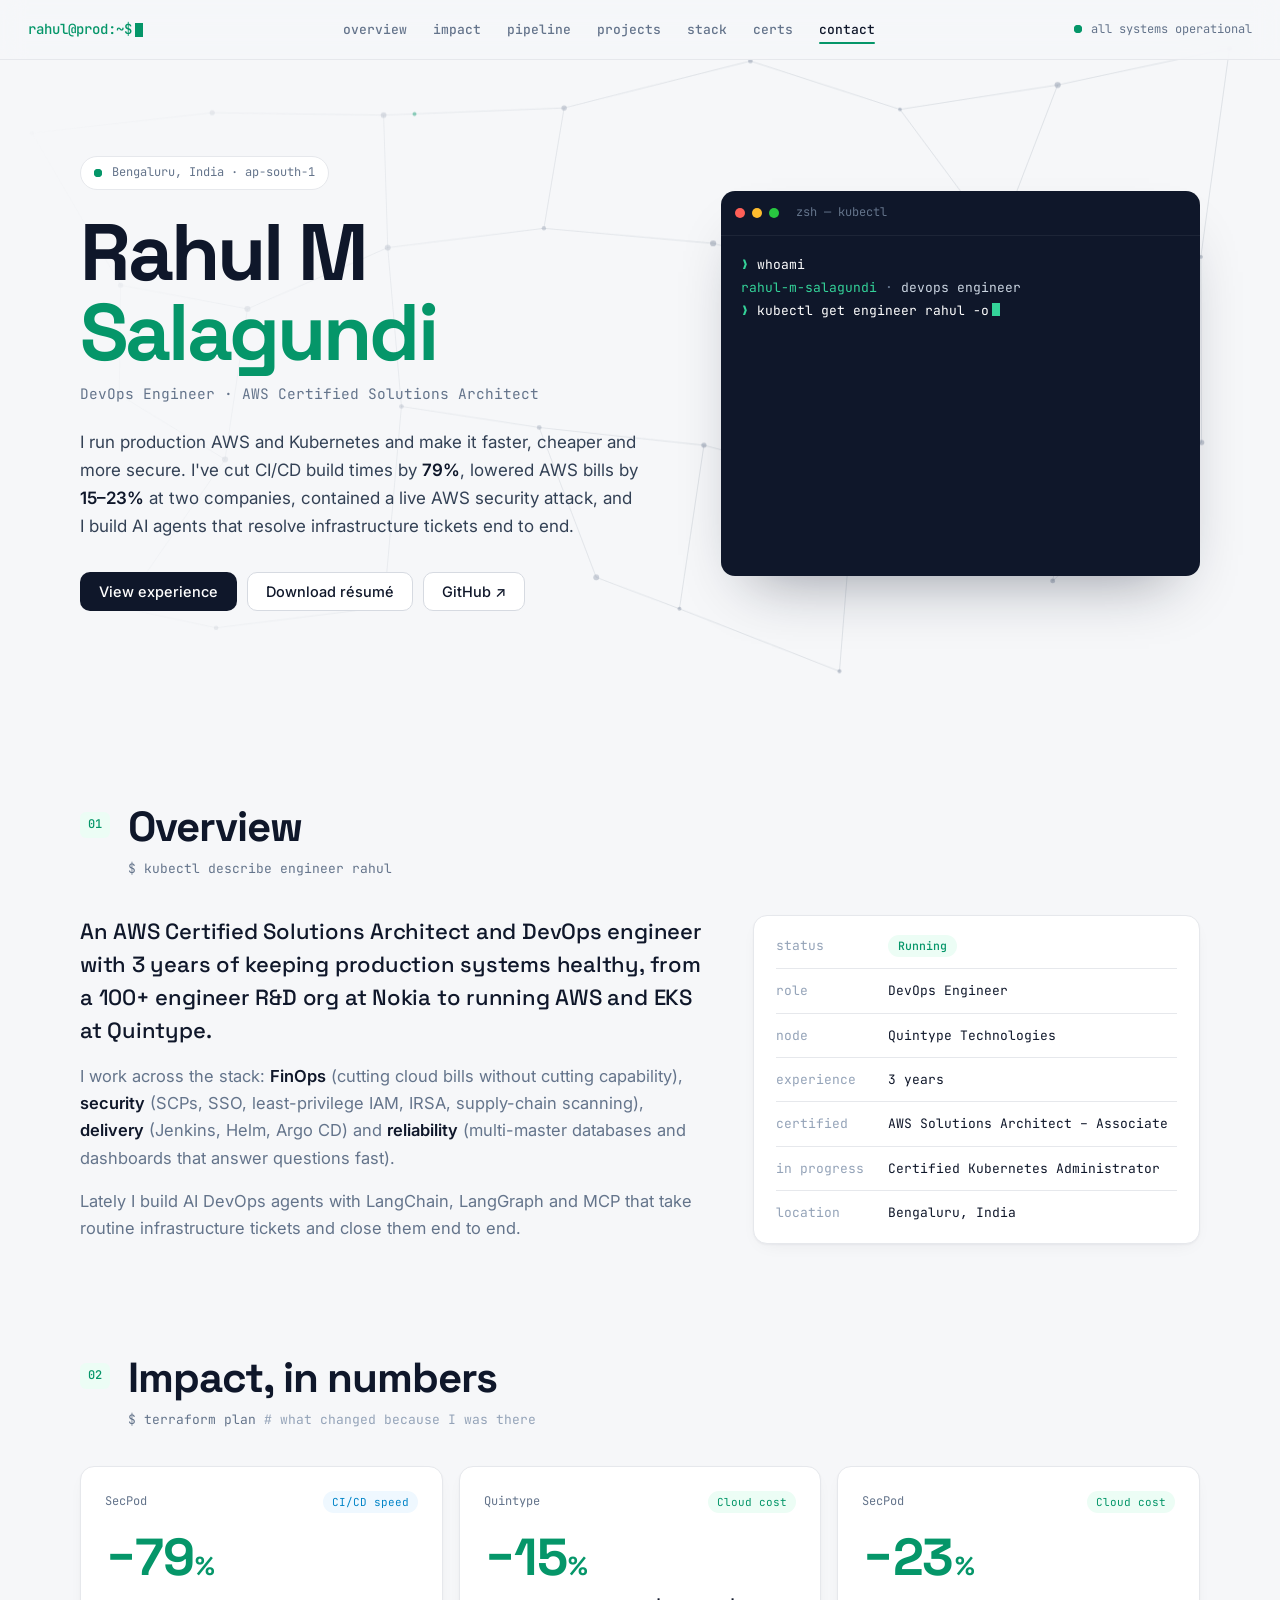
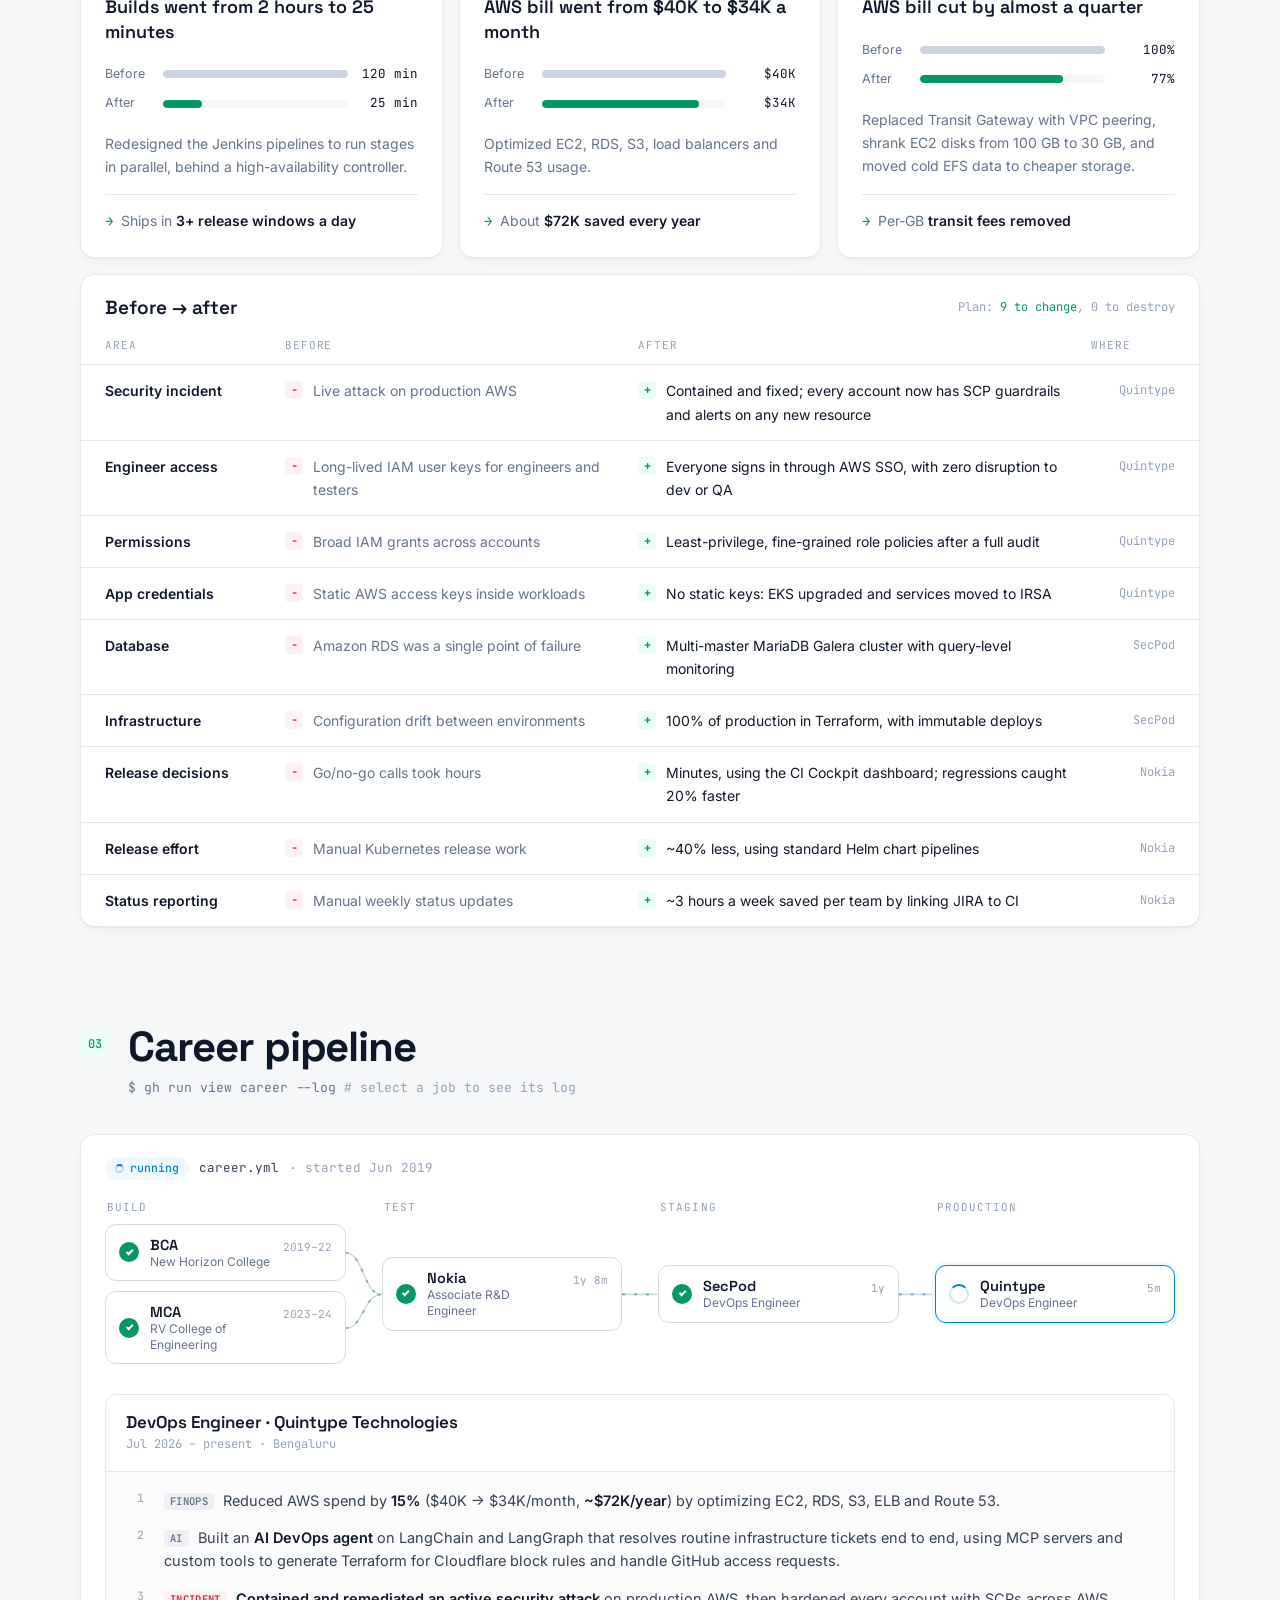
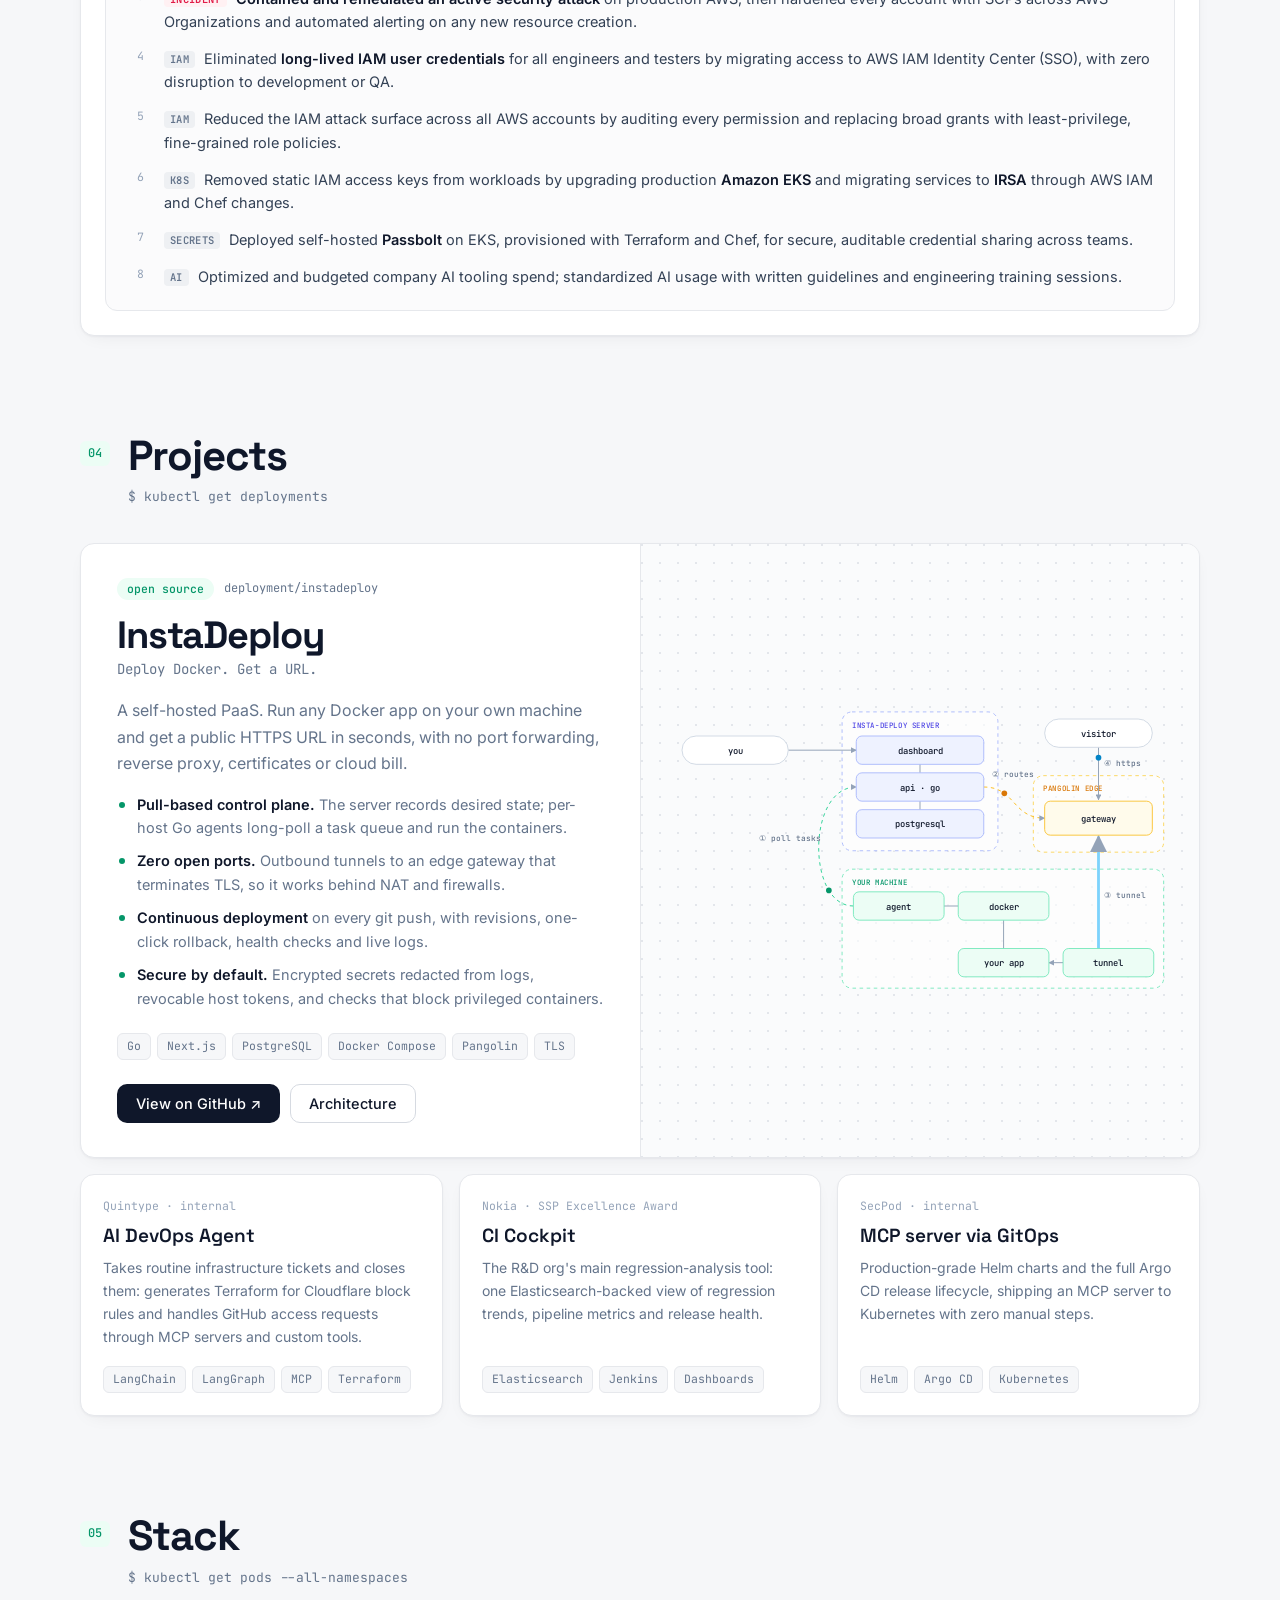
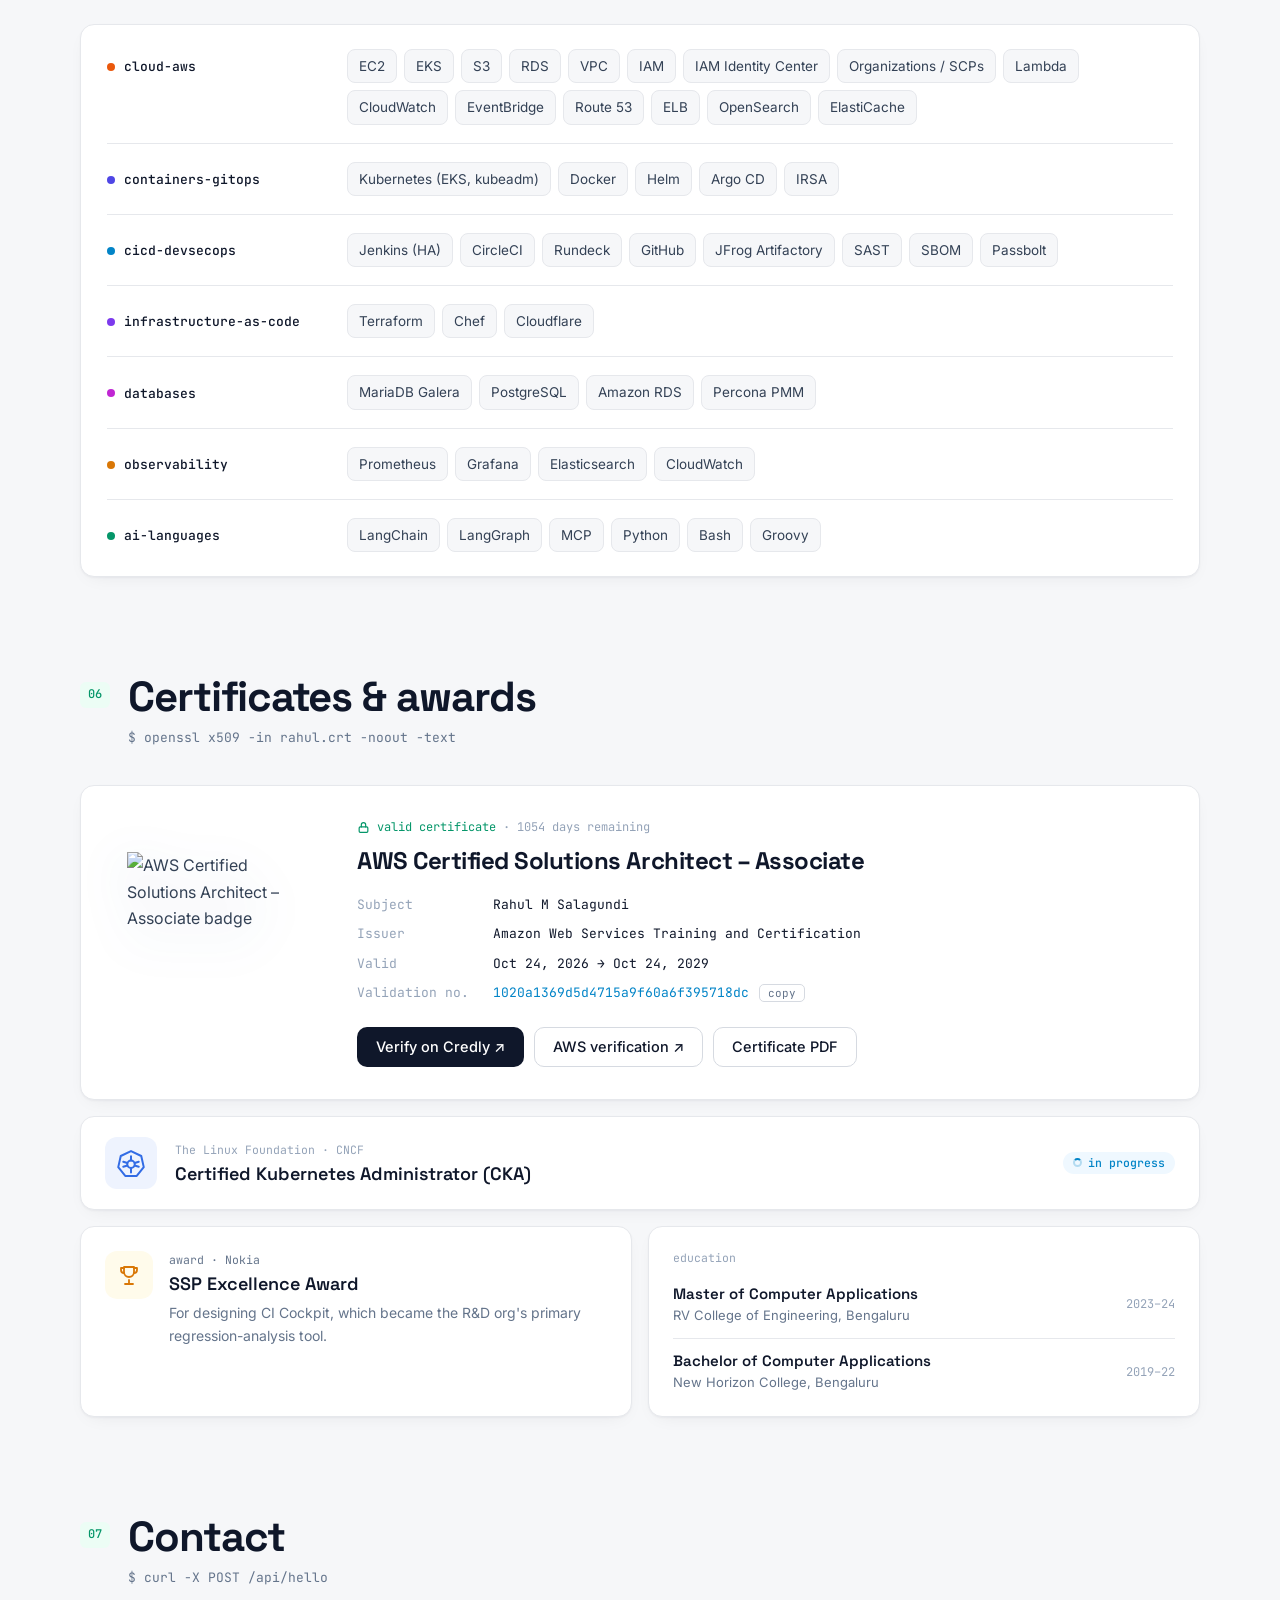
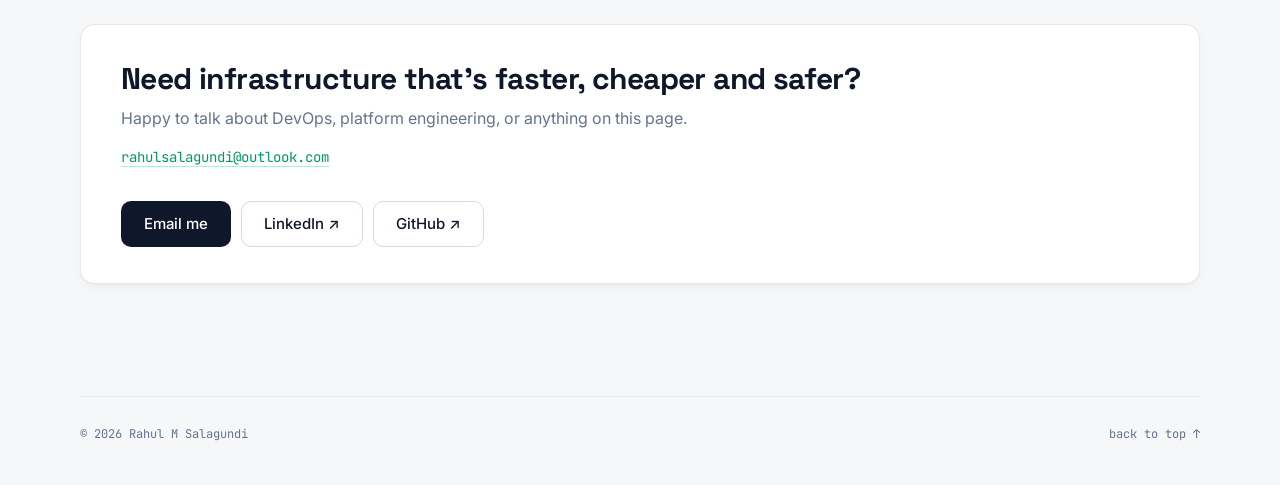
==== index.html @ c45c0c37 "Initial portfolio" ====
<!DOCTYPE html>
<html lang="en">
<head>
  <meta charset="UTF-8" />
  <meta name="viewport" content="width=device-width, initial-scale=1.0" />
  <title>Rahul M Salagundi · DevOps Engineer</title>
  <meta name="description" content="Rahul M Salagundi, DevOps Engineer and AWS Certified Solutions Architect in Bengaluru. AWS, Kubernetes, Terraform, CI/CD, observability and AI agents for infrastructure." />
  <meta name="theme-color" content="#f6f7f9" />
  <meta property="og:title" content="Rahul M Salagundi · DevOps Engineer" />
  <meta property="og:description" content="Runs production AWS and Kubernetes and makes it faster, cheaper and more secure." />
  <meta property="og:type" content="website" />
  <link rel="icon" href="data:image/svg+xml,%3Csvg xmlns='http://www.w3.org/2000/svg' viewBox='0 0 64 64'%3E%3Crect width='64' height='64' rx='14' fill='%23ffffff'/%3E%3Cpath d='M10 40 L22 40 L28 22 L36 50 L42 32 L54 32' fill='none' stroke='%23059669' stroke-width='5' stroke-linecap='round' stroke-linejoin='round'/%3E%3C/svg%3E" />
  <link rel="preconnect" href="https://fonts.googleapis.com" />
  <link rel="preconnect" href="https://fonts.gstatic.com" crossorigin />
  <link href="https://fonts.googleapis.com/css2?family=Inter:wght@400;500;600&family=JetBrains+Mono:wght@400;500;600&family=Space+Grotesk:wght@500;600;700&display=swap" rel="stylesheet" />
  <link rel="stylesheet" href="css/style.css" />
</head>
<body>
  <!-- ============ TOP BAR ============ -->
  <header class="topbar" id="topbar">
    <a href="#top" class="topbar__brand mono" aria-label="Back to top">
      <span class="brand-prompt">rahul@prod:~$</span><span class="caret"></span>
    </a>
    <nav class="topbar__nav" id="nav" aria-label="Sections">
      <a href="#overview" data-nav>overview</a>
      <a href="#metrics" data-nav>impact</a>
      <a href="#pipeline" data-nav>pipeline</a>
      <a href="#deployments" data-nav>projects</a>
      <a href="#stack" data-nav>stack</a>
      <a href="#certs" data-nav>certs</a>
      <a href="#contact" data-nav>contact</a>
    </nav>
    <div class="topbar__status mono">
      <span class="health"><span class="pulse"></span><span class="health__text">all systems operational</span></span>
      <button class="menu-btn" id="menuBtn" aria-label="Toggle menu" aria-expanded="false"><span></span><span></span></button>
    </div>
    <div class="rollout" aria-hidden="true"><span id="rollout"></span></div>
  </header>

  <main id="top">
    <!-- ============ HERO ============ -->
    <section class="hero" id="hero">
      <canvas id="topology" class="hero__canvas" aria-hidden="true"></canvas>
      <div class="hero__inner wrap">
        <div class="hero__copy">
          <p class="chip mono" data-reveal><span class="pulse"></span>Bengaluru, India · ap-south-1</p>
          <h1 class="hero__name" data-reveal>Rahul M <span class="accent">Salagundi</span></h1>
          <p class="hero__role mono" data-reveal>DevOps Engineer · AWS Certified Solutions Architect</p>
          <p class="hero__lead" data-reveal>
            I run production AWS and Kubernetes and make it faster, cheaper and more secure.
            I've cut CI/CD build times by <b>79%</b>, lowered AWS bills by <b>15–23%</b> at two companies,
            contained a live AWS security attack, and I build AI agents that resolve infrastructure tickets end to end.
          </p>
          <div class="hero__cta" data-reveal>
            <a href="#pipeline" class="btn btn--primary">View experience</a>
            <a href="assets/docs/Rahul_M_Salagundi.pdf" class="btn btn--ghost" download>Download résumé</a>
            <a href="https://github.com/codeinja" class="btn btn--ghost" target="_blank" rel="noopener">GitHub ↗</a>
          </div>
        </div>

        <div class="term" data-reveal>
          <div class="term__bar">
            <span class="dot r"></span><span class="dot y"></span><span class="dot g"></span>
            <span class="term__title mono">zsh — kubectl</span>
          </div>
          <pre class="term__body mono" id="heroTerm" aria-label="Terminal summary of Rahul's profile"></pre>
        </div>
      </div>
    </section>

    <!-- ============ 01 OVERVIEW ============ -->
    <section class="section" id="overview">
      <div class="wrap">
        <header class="sec-head" data-reveal>
          <span class="sec-head__idx mono">01</span>
          <div>
            <h2>Overview</h2>
            <p class="sec-head__cmd mono">$ kubectl describe engineer rahul</p>
          </div>
        </header>

        <div class="overview">
          <div class="overview__text" data-reveal>
            <p class="lede">An AWS Certified Solutions Architect and DevOps engineer with 3 years of keeping production systems healthy, from a 100+ engineer R&amp;D org at Nokia to running AWS and EKS at Quintype.</p>
            <p>I work across the stack: <b>FinOps</b> (cutting cloud bills without cutting capability), <b>security</b> (SCPs, SSO, least-privilege IAM, IRSA, supply-chain scanning), <b>delivery</b> (Jenkins, Helm, Argo CD) and <b>reliability</b> (multi-master databases and dashboards that answer questions fast).</p>
            <p>Lately I build AI DevOps agents with LangChain, LangGraph and MCP that take routine infrastructure tickets and close them end to end.</p>
          </div>

          <dl class="facts card mono" data-reveal>
            <div><dt>status</dt><dd><span class="pill pill--ok">Running</span></dd></div>
            <div><dt>role</dt><dd>DevOps Engineer</dd></div>
            <div><dt>node</dt><dd>Quintype Technologies</dd></div>
            <div><dt>experience</dt><dd>3 years</dd></div>
            <div><dt>certified</dt><dd>AWS Solutions Architect – Associate</dd></div>
            <div><dt>in progress</dt><dd>Certified Kubernetes Administrator</dd></div>
            <div><dt>location</dt><dd>Bengaluru, India</dd></div>
          </dl>
        </div>
      </div>
    </section>

    <!-- ============ 02 IMPACT ============ -->
    <section class="section" id="metrics">
      <div class="wrap">
        <header class="sec-head" data-reveal>
          <span class="sec-head__idx mono">02</span>
          <div>
            <h2>Impact, in numbers</h2>
            <p class="sec-head__cmd mono">$ terraform plan <span class="dim"># what changed because I was there</span></p>
          </div>
        </header>

        <div class="impacts">
          <article class="impact card" data-reveal>
            <header class="impact__meta mono"><span>SecPod</span><span class="tag tag--blue">CI/CD speed</span></header>
            <div class="impact__delta"><span data-count="79" data-prefix="−">0</span><small>%</small></div>
            <h3 class="impact__title">Builds went from 2 hours to 25 minutes</h3>
            <div class="hbars">
              <div class="hbar"><span>Before</span><div class="hbar__track"><i class="hbar__fill hbar__fill--before" style="--w:100%"></i></div><span class="mono">120 min</span></div>
              <div class="hbar"><span>After</span><div class="hbar__track"><i class="hbar__fill hbar__fill--after" style="--w:21%"></i></div><span class="mono">25 min</span></div>
            </div>
            <p class="impact__how">Redesigned the Jenkins pipelines to run stages in parallel, behind a high-availability controller.</p>
            <p class="impact__result">Ships in <b>3+ release windows a day</b></p>
          </article>

          <article class="impact card" data-reveal>
            <header class="impact__meta mono"><span>Quintype</span><span class="tag tag--green">Cloud cost</span></header>
            <div class="impact__delta"><span data-count="15" data-prefix="−">0</span><small>%</small></div>
            <h3 class="impact__title">AWS bill went from $40K to $34K a month</h3>
            <div class="hbars">
              <div class="hbar"><span>Before</span><div class="hbar__track"><i class="hbar__fill hbar__fill--before" style="--w:100%"></i></div><span class="mono">$40K</span></div>
              <div class="hbar"><span>After</span><div class="hbar__track"><i class="hbar__fill hbar__fill--after" style="--w:85%"></i></div><span class="mono">$34K</span></div>
            </div>
            <p class="impact__how">Optimized EC2, RDS, S3, load balancers and Route 53 usage.</p>
            <p class="impact__result">About <b>$72K saved every year</b></p>
          </article>

          <article class="impact card" data-reveal>
            <header class="impact__meta mono"><span>SecPod</span><span class="tag tag--green">Cloud cost</span></header>
            <div class="impact__delta"><span data-count="23" data-prefix="−">0</span><small>%</small></div>
            <h3 class="impact__title">AWS bill cut by almost a quarter</h3>
            <div class="hbars">
              <div class="hbar"><span>Before</span><div class="hbar__track"><i class="hbar__fill hbar__fill--before" style="--w:100%"></i></div><span class="mono">100%</span></div>
              <div class="hbar"><span>After</span><div class="hbar__track"><i class="hbar__fill hbar__fill--after" style="--w:77%"></i></div><span class="mono">77%</span></div>
            </div>
            <p class="impact__how">Replaced Transit Gateway with VPC peering, shrank EC2 disks from 100 GB to 30 GB, and moved cold EFS data to cheaper storage.</p>
            <p class="impact__result">Per-GB <b>transit fees removed</b></p>
          </article>
        </div>

        <article class="changes card" data-reveal>
          <header class="changes__head">
            <h3>Before → after</h3>
            <span class="mono dim">Plan: <span class="ok">9 to change</span>, 0 to destroy</span>
          </header>
          <div class="changes__cols mono" aria-hidden="true"><span>Area</span><span>Before</span><span>After</span><span>Where</span></div>
          <div class="change">
            <span class="change__area">Security incident</span>
            <span class="change__before"><i class="sign mono">−</i>Live attack on production AWS</span>
            <span class="change__after"><i class="sign mono">+</i>Contained and fixed; every account now has SCP guardrails and alerts on any new resource</span>
            <span class="change__org mono">Quintype</span>
          </div>
          <div class="change">
            <span class="change__area">Engineer access</span>
            <span class="change__before"><i class="sign mono">−</i>Long-lived IAM user keys for engineers and testers</span>
            <span class="change__after"><i class="sign mono">+</i>Everyone signs in through AWS SSO, with zero disruption to dev or QA</span>
            <span class="change__org mono">Quintype</span>
          </div>
          <div class="change">
            <span class="change__area">Permissions</span>
            <span class="change__before"><i class="sign mono">−</i>Broad IAM grants across accounts</span>
            <span class="change__after"><i class="sign mono">+</i>Least-privilege, fine-grained role policies after a full audit</span>
            <span class="change__org mono">Quintype</span>
          </div>
          <div class="change">
            <span class="change__area">App credentials</span>
            <span class="change__before"><i class="sign mono">−</i>Static AWS access keys inside workloads</span>
            <span class="change__after"><i class="sign mono">+</i>No static keys: EKS upgraded and services moved to IRSA</span>
            <span class="change__org mono">Quintype</span>
          </div>
          <div class="change">
            <span class="change__area">Database</span>
            <span class="change__before"><i class="sign mono">−</i>Amazon RDS was a single point of failure</span>
            <span class="change__after"><i class="sign mono">+</i>Multi-master MariaDB Galera cluster with query-level monitoring</span>
            <span class="change__org mono">SecPod</span>
          </div>
          <div class="change">
            <span class="change__area">Infrastructure</span>
            <span class="change__before"><i class="sign mono">−</i>Configuration drift between environments</span>
            <span class="change__after"><i class="sign mono">+</i>100% of production in Terraform, with immutable deploys</span>
            <span class="change__org mono">SecPod</span>
          </div>
          <div class="change">
            <span class="change__area">Release decisions</span>
            <span class="change__before"><i class="sign mono">−</i>Go/no-go calls took hours</span>
            <span class="change__after"><i class="sign mono">+</i>Minutes, using the CI Cockpit dashboard; regressions caught 20% faster</span>
            <span class="change__org mono">Nokia</span>
          </div>
          <div class="change">
            <span class="change__area">Release effort</span>
            <span class="change__before"><i class="sign mono">−</i>Manual Kubernetes release work</span>
            <span class="change__after"><i class="sign mono">+</i>~40% less, using standard Helm chart pipelines</span>
            <span class="change__org mono">Nokia</span>
          </div>
          <div class="change">
            <span class="change__area">Status reporting</span>
            <span class="change__before"><i class="sign mono">−</i>Manual weekly status updates</span>
            <span class="change__after"><i class="sign mono">+</i>~3 hours a week saved per team by linking JIRA to CI</span>
            <span class="change__org mono">Nokia</span>
          </div>
        </article>
      </div>
    </section>

    <!-- ============ 03 PIPELINE (EXPERIENCE) ============ -->
    <section class="section" id="pipeline">
      <div class="wrap">
        <header class="sec-head" data-reveal>
          <span class="sec-head__idx mono">03</span>
          <div>
            <h2>Career pipeline</h2>
            <p class="sec-head__cmd mono">$ gh run view career --log <span class="dim"># select a job to see its log</span></p>
          </div>
        </header>

        <div class="pipe card" data-reveal>
          <div class="pipe__meta mono">
            <span class="pill pill--run"><span class="spinner"></span>running</span>
            <span>career.yml</span>
            <span class="dim">· started Jun 2019</span>
          </div>

          <div class="pipe__graph" id="pipeGraph">
            <svg class="pipe__links" id="pipeLinks" aria-hidden="true"></svg>

            <div class="stage">
              <p class="stage__name mono">build</p>
              <button class="job" data-job="bca" data-status="ok">
                <span class="job__icon"></span>
                <span class="job__body"><b>BCA</b><small>New Horizon College</small></span>
                <span class="job__time mono">2019–22</span>
              </button>
              <button class="job" data-job="mca" data-status="ok">
                <span class="job__icon"></span>
                <span class="job__body"><b>MCA</b><small>RV College of Engineering</small></span>
                <span class="job__time mono">2023–24</span>
              </button>
            </div>

            <div class="stage">
              <p class="stage__name mono">test</p>
              <button class="job" data-job="nokia" data-status="ok">
                <span class="job__icon"></span>
                <span class="job__body"><b>Nokia</b><small>Associate R&amp;D Engineer</small></span>
                <span class="job__time mono">1y 8m</span>
              </button>
            </div>

            <div class="stage">
              <p class="stage__name mono">staging</p>
              <button class="job" data-job="secpod" data-status="ok">
                <span class="job__icon"></span>
                <span class="job__body"><b>SecPod</b><small>DevOps Engineer</small></span>
                <span class="job__time mono">1y</span>
              </button>
            </div>

            <div class="stage">
              <p class="stage__name mono">production</p>
              <button class="job is-active" data-job="quintype" data-status="run">
                <span class="job__icon"></span>
                <span class="job__body"><b>Quintype</b><small>DevOps Engineer</small></span>
                <span class="job__time mono" id="quintypeAge">running</span>
              </button>
            </div>
          </div>

          <div class="logs">
            <article class="joblog" data-log="quintype">
              <header class="joblog__head">
                <div>
                  <h3>DevOps Engineer · Quintype Technologies</h3>
                  <p class="mono dim">Jul 2026 – present · Bengaluru</p>
                </div>
              </header>
              <ol class="joblog__lines">
                <li><span class="lvl mono">finops</span>Reduced AWS spend by <b>15%</b> ($40K → $34K/month, <b>~$72K/year</b>) by optimizing EC2, RDS, S3, ELB and Route 53.</li>
                <li><span class="lvl mono">ai</span>Built an <b>AI DevOps agent</b> on LangChain and LangGraph that resolves routine infrastructure tickets end to end, using MCP servers and custom tools to generate Terraform for Cloudflare block rules and handle GitHub access requests.</li>
                <li><span class="lvl lvl--crit mono">incident</span><b>Contained and remediated an active security attack</b> on production AWS, then hardened every account with SCPs across AWS Organizations and automated alerting on any new resource creation.</li>
                <li><span class="lvl mono">iam</span>Eliminated <b>long-lived IAM user credentials</b> for all engineers and testers by migrating access to AWS IAM Identity Center (SSO), with zero disruption to development or QA.</li>
                <li><span class="lvl mono">iam</span>Reduced the IAM attack surface across all AWS accounts by auditing every permission and replacing broad grants with least-privilege, fine-grained role policies.</li>
                <li><span class="lvl mono">k8s</span>Removed static IAM access keys from workloads by upgrading production <b>Amazon EKS</b> and migrating services to <b>IRSA</b> through AWS IAM and Chef changes.</li>
                <li><span class="lvl mono">secrets</span>Deployed self-hosted <b>Passbolt</b> on EKS, provisioned with Terraform and Chef, for secure, auditable credential sharing across teams.</li>
                <li><span class="lvl mono">ai</span>Optimized and budgeted company AI tooling spend; standardized AI usage with written guidelines and engineering training sessions.</li>
              </ol>
            </article>

            <article class="joblog" data-log="secpod" hidden>
              <header class="joblog__head">
                <div>
                  <h3>DevOps Engineer · SecPod Technologies</h3>
                  <p class="mono dim">Jul 2025 – Jun 2026 · Bengaluru</p>
                </div>
              </header>
              <ol class="joblog__lines">
                <li><span class="lvl mono">finops</span>Reduced AWS spend by <b>23%</b> by replacing Transit Gateway with VPC peering to remove per-GB transit fees, rightsizing EC2 root volumes from 100 GB to 30 GB, and tiering cold EFS data to Infrequent Access.</li>
                <li><span class="lvl mono">ci/cd</span>Cut CI/CD build time by <b>79% (120 → 25 min)</b>, enabling 3+ release windows per day, by redesigning Jenkins pipelines with parallel stages and a high-availability controller.</li>
                <li><span class="lvl mono">gitops</span>Shipped an <b>MCP server</b> to production Kubernetes with zero manual intervention: authored production-grade Helm charts and owned the full Argo CD release lifecycle.</li>
                <li><span class="lvl mono">db</span>Eliminated the database single point of failure by migrating from Amazon RDS to a self-managed <b>MariaDB Galera</b> multi-master cluster, with query-level observability in Percona PMM.</li>
                <li><span class="lvl mono">iac</span>Eliminated configuration drift by codifying <b>100%</b> of production infrastructure in Terraform and enforcing immutable deployments.</li>
                <li><span class="lvl mono">devsecops</span>Hardened the software supply chain for enterprise audits with automated SAST, dependency scanning and SBOM generation in every CI/CD run.</li>
              </ol>
            </article>

            <article class="joblog" data-log="nokia" hidden>
              <header class="joblog__head">
                <div>
                  <h3>Associate R&amp;D Engineer · Nokia Solutions and Networks</h3>
                  <p class="mono dim">Nov 2023 – Jun 2025 · Bengaluru</p>
                </div>
              </header>
              <ol class="joblog__lines">
                <li><span class="lvl mono">observability</span>Designed <b>CI Cockpit</b>, an Elasticsearch-backed dashboard for regression trends, pipeline metrics and release health. Cut regression MTTD by <b>20%</b> and go/no-go decisions from hours to minutes for 18+ engineering managers. Won the <b>SSP Excellence Award</b>.</li>
                <li><span class="lvl mono">ci/cd</span>Re-architected Jenkins CI/CD pipelines for a <b>100+ engineer</b> R&amp;D org through performance tuning and workflow redesign, reducing flaky builds and improving release cadence.</li>
                <li><span class="lvl mono">k8s</span>Cut manual release effort by <b>~40%</b> by building and standardizing Helm chart pipelines for Kubernetes delivery.</li>
                <li><span class="lvl mono">automation</span>Saved <b>~3 hours/week</b> of status reporting per team by integrating JIRA with CI pipelines for commit-to-resolution traceability.</li>
              </ol>
            </article>

            <article class="joblog" data-log="mca" hidden>
              <header class="joblog__head">
                <div>
                  <h3>Master of Computer Applications · RV College of Engineering</h3>
                  <p class="mono dim">Feb 2023 – Sep 2024 · Bengaluru</p>
                </div>
              </header>
              <ol class="joblog__lines">
                <li><span class="lvl mono">edu</span>Postgraduate degree in computer applications.</li>
              </ol>
            </article>

            <article class="joblog" data-log="bca" hidden>
              <header class="joblog__head">
                <div>
                  <h3>Bachelor of Computer Applications · New Horizon College</h3>
                  <p class="mono dim">Jun 2019 – Oct 2022 · Bengaluru</p>
                </div>
              </header>
              <ol class="joblog__lines">
                <li><span class="lvl mono">edu</span>Undergraduate degree in computer applications.</li>
              </ol>
            </article>
          </div>
        </div>
      </div>
    </section>

    <!-- ============ 04 PROJECTS ============ -->
    <section class="section" id="deployments">
      <div class="wrap">
        <header class="sec-head" data-reveal>
          <span class="sec-head__idx mono">04</span>
          <div>
            <h2>Projects</h2>
            <p class="sec-head__cmd mono">$ kubectl get deployments</p>
          </div>
        </header>

        <article class="feature card" data-reveal>
          <div class="feature__copy">
            <p class="feature__kicker mono"><span class="pill pill--ok">open source</span> deployment/instadeploy</p>
            <h3 class="feature__title">InstaDeploy</h3>
            <p class="feature__tag mono">Deploy Docker. Get a URL.</p>
            <p>A self-hosted PaaS. Run any Docker app on your own machine and get a public HTTPS URL in seconds, with no port forwarding, reverse proxy, certificates or cloud bill.</p>
            <ul class="feature__list">
              <li><b>Pull-based control plane.</b> The server records desired state; per-host Go agents long-poll a task queue and run the containers.</li>
              <li><b>Zero open ports.</b> Outbound tunnels to an edge gateway that terminates TLS, so it works behind NAT and firewalls.</li>
              <li><b>Continuous deployment</b> on every git push, with revisions, one-click rollback, health checks and live logs.</li>
              <li><b>Secure by default.</b> Encrypted secrets redacted from logs, revocable host tokens, and checks that block privileged containers.</li>
            </ul>
            <div class="tags mono"><span>Go</span><span>Next.js</span><span>PostgreSQL</span><span>Docker Compose</span><span>Pangolin</span><span>TLS</span></div>
            <div class="feature__cta">
              <a class="btn btn--primary" href="https://github.com/codeinja/instadeploy" target="_blank" rel="noopener">View on GitHub ↗</a>
              <a class="btn btn--ghost" href="https://github.com/codeinja/instadeploy/blob/main/docs/architecture.md" target="_blank" rel="noopener">Architecture</a>
            </div>
          </div>

          <div class="feature__diagram">
            <svg id="archSvg" class="arch" viewBox="0 0 720 420" role="img" aria-label="InstaDeploy architecture: agents poll the API, the API creates routes on the Pangolin gateway, and visitor traffic reaches apps through an outbound tunnel">
              <defs>
                <marker id="arw" viewBox="0 0 10 10" refX="9" refY="5" markerWidth="6" markerHeight="6" orient="auto-start-reverse"><path d="M0 0 L10 5 L0 10z" fill="#94a3b8" /></marker>
              </defs>

              <g class="grp grp--srv"><rect x="250" y="14" width="220" height="196" rx="14" /><text x="264" y="36">insta-deploy server</text></g>
              <g class="grp grp--cld"><rect x="520" y="104" width="184" height="108" rx="14" /><text x="534" y="126">pangolin edge</text></g>
              <g class="grp grp--mch"><rect x="250" y="236" width="454" height="168" rx="14" /><text x="264" y="258">your machine</text></g>

              <path id="eYou" class="edge" d="M174 68 L270 68" marker-end="url(#arw)" />
              <path class="edge" d="M360 88 L360 100" />
              <path class="edge" d="M360 140 L360 152" />
              <path id="ePoll" class="edge edge--poll" d="M266 288 C 200 288, 200 120, 270 120" marker-end="url(#arw)" />
              <path id="eRoute" class="edge edge--route" d="M450 120 C 495 120, 490 164, 536 164" marker-end="url(#arw)" />
              <path class="edge edge--tunnel" d="M612 348 L612 190" marker-end="url(#arw)" />
              <path class="edge" d="M612 64 L612 138" marker-end="url(#arw)" />
              <path class="edge" d="M394 288 L414 288" />
              <path class="edge" d="M478 308 L478 348" />
              <path class="edge" d="M562 368 L542 368" marker-end="url(#arw)" />
              <path id="eReq" class="edge edge--ghost" d="M612 64 L612 368 L542 368" />

              <text class="elabel" x="132" y="196">① poll tasks</text>
              <text class="elabel" x="462" y="106">② routes</text>
              <text class="elabel" x="620" y="276">③ tunnel</text>
              <text class="elabel" x="620" y="90">④ https</text>

              <g class="node node--ppl"><rect x="24" y="48" width="150" height="40" rx="20" /><text x="99" y="73">you</text></g>
              <g class="node node--ppl"><rect x="536" y="24" width="152" height="40" rx="20" /><text x="612" y="49">visitor</text></g>
              <g class="node node--srv"><rect x="270" y="48" width="180" height="40" rx="8" /><text x="360" y="73">dashboard</text></g>
              <g class="node node--srv"><rect x="270" y="100" width="180" height="40" rx="8" /><text x="360" y="125">api · go</text></g>
              <g class="node node--srv"><rect x="270" y="152" width="180" height="40" rx="8" /><text x="360" y="177">postgresql</text></g>
              <g class="node node--cld"><rect x="536" y="140" width="152" height="48" rx="8" /><text x="612" y="169">gateway</text></g>
              <g class="node node--mch"><rect x="266" y="268" width="128" height="40" rx="8" /><text x="330" y="293">agent</text></g>
              <g class="node node--mch"><rect x="414" y="268" width="128" height="40" rx="8" /><text x="478" y="293">docker</text></g>
              <g class="node node--mch"><rect x="414" y="348" width="128" height="40" rx="8" /><text x="478" y="373">your app</text></g>
              <g class="node node--mch"><rect x="562" y="348" width="128" height="40" rx="8" /><text x="626" y="373">tunnel</text></g>

              <g class="packets">
                <circle r="4" class="pk pk--green"><animateMotion dur="2.6s" repeatCount="indefinite"><mpath href="#ePoll" /></animateMotion></circle>
                <circle r="4" class="pk pk--amber"><animateMotion dur="2s" begin=".5s" repeatCount="indefinite"><mpath href="#eRoute" /></animateMotion></circle>
                <circle r="4" class="pk pk--blue"><animateMotion dur="3s" repeatCount="indefinite"><mpath href="#eReq" /></animateMotion></circle>
              </g>
            </svg>
          </div>
        </article>

        <div class="cards">
          <article class="card project" data-reveal>
            <p class="project__ns mono">Quintype · internal</p>
            <h4>AI DevOps Agent</h4>
            <p>Takes routine infrastructure tickets and closes them: generates Terraform for Cloudflare block rules and handles GitHub access requests through MCP servers and custom tools.</p>
            <div class="tags mono"><span>LangChain</span><span>LangGraph</span><span>MCP</span><span>Terraform</span></div>
          </article>
          <article class="card project" data-reveal>
            <p class="project__ns mono">Nokia · SSP Excellence Award</p>
            <h4>CI Cockpit</h4>
            <p>The R&amp;D org's main regression-analysis tool: one Elasticsearch-backed view of regression trends, pipeline metrics and release health.</p>
            <div class="tags mono"><span>Elasticsearch</span><span>Jenkins</span><span>Dashboards</span></div>
          </article>
          <article class="card project" data-reveal>
            <p class="project__ns mono">SecPod · internal</p>
            <h4>MCP server via GitOps</h4>
            <p>Production-grade Helm charts and the full Argo CD release lifecycle, shipping an MCP server to Kubernetes with zero manual steps.</p>
            <div class="tags mono"><span>Helm</span><span>Argo CD</span><span>Kubernetes</span></div>
          </article>
        </div>
      </div>
    </section>

    <!-- ============ 05 STACK ============ -->
    <section class="section" id="stack">
      <div class="wrap">
        <header class="sec-head" data-reveal>
          <span class="sec-head__idx mono">05</span>
          <div>
            <h2>Stack</h2>
            <p class="sec-head__cmd mono">$ kubectl get pods --all-namespaces</p>
          </div>
        </header>

        <div class="stack card" data-reveal>
          <div class="ns">
            <h3 class="mono"><i style="--c:#ea580c"></i>cloud-aws</h3>
            <div class="chips"><span>EC2</span><span>EKS</span><span>S3</span><span>RDS</span><span>VPC</span><span>IAM</span><span>IAM Identity Center</span><span>Organizations / SCPs</span><span>Lambda</span><span>CloudWatch</span><span>EventBridge</span><span>Route 53</span><span>ELB</span><span>OpenSearch</span><span>ElastiCache</span></div>
          </div>
          <div class="ns">
            <h3 class="mono"><i style="--c:#4f46e5"></i>containers-gitops</h3>
            <div class="chips"><span>Kubernetes (EKS, kubeadm)</span><span>Docker</span><span>Helm</span><span>Argo CD</span><span>IRSA</span></div>
          </div>
          <div class="ns">
            <h3 class="mono"><i style="--c:#0284c7"></i>cicd-devsecops</h3>
            <div class="chips"><span>Jenkins (HA)</span><span>CircleCI</span><span>Rundeck</span><span>GitHub</span><span>JFrog Artifactory</span><span>SAST</span><span>SBOM</span><span>Passbolt</span></div>
          </div>
          <div class="ns">
            <h3 class="mono"><i style="--c:#7c3aed"></i>infrastructure-as-code</h3>
            <div class="chips"><span>Terraform</span><span>Chef</span><span>Cloudflare</span></div>
          </div>
          <div class="ns">
            <h3 class="mono"><i style="--c:#c026d3"></i>databases</h3>
            <div class="chips"><span>MariaDB Galera</span><span>PostgreSQL</span><span>Amazon RDS</span><span>Percona PMM</span></div>
          </div>
          <div class="ns">
            <h3 class="mono"><i style="--c:#d97706"></i>observability</h3>
            <div class="chips"><span>Prometheus</span><span>Grafana</span><span>Elasticsearch</span><span>CloudWatch</span></div>
          </div>
          <div class="ns">
            <h3 class="mono"><i style="--c:#059669"></i>ai-languages</h3>
            <div class="chips"><span>LangChain</span><span>LangGraph</span><span>MCP</span><span>Python</span><span>Bash</span><span>Groovy</span></div>
          </div>
        </div>
      </div>
    </section>

    <!-- ============ 06 CERTS ============ -->
    <section class="section" id="certs">
      <div class="wrap">
        <header class="sec-head" data-reveal>
          <span class="sec-head__idx mono">06</span>
          <div>
            <h2>Certificates &amp; awards</h2>
            <p class="sec-head__cmd mono">$ openssl x509 -in rahul.crt -noout -text</p>
          </div>
        </header>

        <article class="cert card" data-reveal>
          <a href="https://www.credly.com/badges/3846a67a-2bed-42d4-bcce-54bb1077b29c" target="_blank" rel="noopener" class="cert__badge" aria-label="View AWS badge on Credly">
            <img src="https://images.credly.com/size/340x340/images/0e284c3f-5164-4b21-8660-0d84737941bc/image.png" alt="AWS Certified Solutions Architect – Associate badge" width="180" height="180" loading="lazy" />
          </a>
          <div class="cert__body">
            <p class="cert__lock mono"><svg viewBox="0 0 24 24" width="13" height="13" fill="none" stroke="currentColor" stroke-width="2.2" stroke-linecap="round" stroke-linejoin="round" aria-hidden="true"><rect x="4" y="11" width="16" height="10" rx="2"/><path d="M8 11V7a4 4 0 0 1 8 0v4"/></svg> valid certificate <span class="dim" id="certDays"></span></p>
            <h3>AWS Certified Solutions Architect – Associate</h3>
            <dl class="x509 mono">
              <dt>Subject</dt><dd>Rahul M Salagundi</dd>
              <dt>Issuer</dt><dd>Amazon Web Services Training and Certification</dd>
              <dt>Valid</dt><dd>Oct 24, 2026 → Oct 24, 2029</dd>
              <dt>Validation no.</dt><dd class="copyable"><code>1020a1369d5d4715a9f60a6f395718dc</code><button class="copy" data-copy="1020a1369d5d4715a9f60a6f395718dc" aria-label="Copy validation number">copy</button></dd>
            </dl>
            <div class="cert__cta">
              <a class="btn btn--primary" href="https://www.credly.com/badges/3846a67a-2bed-42d4-bcce-54bb1077b29c" target="_blank" rel="noopener">Verify on Credly ↗</a>
              <a class="btn btn--ghost" href="https://aws.amazon.com/verification" target="_blank" rel="noopener">AWS verification ↗</a>
              <a class="btn btn--ghost" href="assets/docs/AWS_Certified_Solutions_Architect_Associate.pdf" target="_blank" rel="noopener">Certificate PDF</a>
            </div>
          </div>
        </article>

        <article class="pending card" data-reveal>
          <div class="pending__icon" aria-hidden="true">
            <svg viewBox="0 0 24 24" width="30" height="30" fill="none" stroke="currentColor" stroke-width="1.6" stroke-linecap="round" stroke-linejoin="round"><path d="M12 2.5 20.2 6.4 22.2 15.3 16.6 22.3 7.4 22.3 1.8 15.3 3.8 6.4Z"/><circle cx="12" cy="13" r="3"/><path d="M12 6.5V10M12 16v3.5M5.8 11l3.3 1M14.9 14l3.3 1M18.2 11l-3.3 1M9.1 14l-3.3 1"/></svg>
          </div>
          <div class="pending__body">
            <p class="mono dim">The Linux Foundation · CNCF</p>
            <h3>Certified Kubernetes Administrator (CKA)</h3>
          </div>
          <span class="pill pill--run"><span class="spinner"></span>in progress</span>
        </article>

        <div class="certs__side">
          <article class="award card" data-reveal>
            <div class="award__icon" aria-hidden="true"><svg viewBox="0 0 24 24" width="24" height="24" fill="none" stroke="currentColor" stroke-width="1.8" stroke-linecap="round" stroke-linejoin="round"><path d="M8 21h8M12 17v4M7 4h10v5a5 5 0 0 1-10 0V4z"/><path d="M17 5h3v2a3 3 0 0 1-3 3M7 5H4v2a3 3 0 0 0 3 3"/></svg></div>
            <div>
              <p class="mono dim">award · Nokia</p>
              <h3>SSP Excellence Award</h3>
              <p>For designing CI Cockpit, which became the R&amp;D org's primary regression-analysis tool.</p>
            </div>
          </article>
          <article class="edu card" data-reveal>
            <p class="mono dim">education</p>
            <div class="edu__row">
              <div><h4>Master of Computer Applications</h4><p>RV College of Engineering, Bengaluru</p></div>
              <span class="mono">2023–24</span>
            </div>
            <div class="edu__row">
              <div><h4>Bachelor of Computer Applications</h4><p>New Horizon College, Bengaluru</p></div>
              <span class="mono">2019–22</span>
            </div>
          </article>
        </div>
      </div>
    </section>

    <!-- ============ 07 CONTACT ============ -->
    <section class="section section--last" id="contact">
      <div class="wrap">
        <header class="sec-head" data-reveal>
          <span class="sec-head__idx mono">07</span>
          <div>
            <h2>Contact</h2>
            <p class="sec-head__cmd mono">$ curl -X POST /api/hello</p>
          </div>
        </header>

        <article class="contact card" data-reveal>
          <div>
            <h3>Need infrastructure that's faster, cheaper and safer?</h3>
            <p>Happy to talk about DevOps, platform engineering, or anything on this page.</p>
            <p class="contact__mail mono"><a href="mailto:rahulsalagundi@outlook.com">rahulsalagundi@outlook.com</a></p>
          </div>
          <div class="contact__cta">
            <a class="btn btn--primary btn--lg" href="mailto:rahulsalagundi@outlook.com?subject=Hello%20Rahul">Email me</a>
            <a class="btn btn--ghost btn--lg" href="https://linkedin.com/in/rahul-m-salagundi-3b2107277" target="_blank" rel="noopener">LinkedIn ↗</a>
            <a class="btn btn--ghost btn--lg" href="https://github.com/codeinja" target="_blank" rel="noopener">GitHub ↗</a>
          </div>
        </article>
      </div>
    </section>
  </main>

  <footer class="footer wrap mono">
    <span>© <span id="year">2026</span> Rahul M Salagundi</span>
    <a href="#top">back to top ↑</a>
  </footer>

  <div class="toast mono" id="toast" role="status" aria-live="polite"></div>

  <script src="js/main.js"></script>
</body>
</html>
---- css/style.css ----
/* =========================================================
   Rahul M Salagundi · portfolio
   Light theme · observability / CI pipeline accents
   ========================================================= */

:root {
  --bg: #f6f7f9;
  --surface: #ffffff;
  --line: #e6e8ec;
  --line-2: #d6dae1;
  --ink: #0f172a;
  --text: #334155;
  --muted: #64748b;
  --dim: #94a3b8;

  --green: #059669;
  --green-soft: #ecfdf5;
  --blue: #0284c7;
  --blue-soft: #eff8ff;
  --indigo: #4f46e5;
  --amber: #d97706;
  --red: #e11d48;
  --red-soft: #fff1f3;

  --radius: 14px;
  --wrap: 1120px;
  --topbar-h: 60px;
  --shadow: 0 1px 2px rgba(15, 23, 42, 0.04), 0 6px 20px -10px rgba(15, 23, 42, 0.10);
  --shadow-hover: 0 1px 2px rgba(15, 23, 42, 0.05), 0 14px 32px -14px rgba(15, 23, 42, 0.18);

  --f-display: "Space Grotesk", "Inter", system-ui, sans-serif;
  --f-body: "Inter", system-ui, -apple-system, "Segoe UI", sans-serif;
  --f-mono: "JetBrains Mono", ui-monospace, "SFMono-Regular", Menlo, monospace;
  --ease: cubic-bezier(0.22, 1, 0.36, 1);
}

*, *::before, *::after { box-sizing: border-box; }
html { scroll-behavior: smooth; scroll-padding-top: calc(var(--topbar-h) + 16px); }
html, body { overflow-x: clip; }
body {
  margin: 0;
  background: var(--bg);
  color: var(--text);
  font: 400 16px/1.65 var(--f-body);
  -webkit-font-smoothing: antialiased;
}
a { color: inherit; text-decoration: none; }
b, strong { color: var(--ink); font-weight: 600; }
img { max-width: 100%; display: block; }
button { font: inherit; color: inherit; background: none; border: 0; cursor: pointer; }
.mono, code { font-family: var(--f-mono); }
::selection { background: #a7f3d0; color: var(--ink); }
:focus-visible { outline: 2px solid var(--blue); outline-offset: 3px; border-radius: 6px; }

.wrap { width: min(var(--wrap), 100% - 48px); margin-inline: auto; }
.dim { color: var(--dim); }
.ok { color: var(--green); }

/* ---------- atoms ---------- */
.pulse {
  position: relative; display: inline-block; flex: none;
  width: 8px; height: 8px; border-radius: 50%; background: var(--green);
}
.pulse::after {
  content: ""; position: absolute; inset: 0; border-radius: 50%;
  border: 2px solid var(--green); animation: ping 2s var(--ease) infinite;
}
@keyframes ping { from { transform: scale(1); opacity: .7; } to { transform: scale(2.8); opacity: 0; } }

.caret {
  display: inline-block; width: 8px; height: 1em; margin-left: 3px;
  background: var(--green); vertical-align: -0.15em; animation: blink 1.05s steps(1) infinite;
}
@keyframes blink { 50% { opacity: 0; } }

.pill {
  display: inline-flex; align-items: center; gap: 6px; white-space: nowrap;
  padding: 3px 10px; border-radius: 999px; font: 500 11.5px/1.4 var(--f-mono);
}
.pill--ok { color: var(--green); background: var(--green-soft); }
.pill--run { color: var(--blue); background: var(--blue-soft); }

.spinner {
  width: 9px; height: 9px; border-radius: 50%; flex: none;
  border: 2px solid rgba(2, 132, 199, .25); border-top-color: var(--blue);
  animation: spin .9s linear infinite;
}
@keyframes spin { to { transform: rotate(360deg); } }

.btn {
  display: inline-flex; align-items: center; justify-content: center; gap: 8px;
  padding: 10px 18px; border-radius: 10px; font: 500 14.5px/1.2 var(--f-body);
  border: 1px solid transparent; white-space: nowrap;
  transition: background .2s, border-color .2s, color .2s, transform .2s var(--ease), box-shadow .2s;
}
.btn:hover { transform: translateY(-1px); }
.btn--primary { background: var(--ink); color: #fff; }
.btn--primary:hover { background: #1e293b; box-shadow: 0 8px 20px -10px rgba(15,23,42,.5); }
.btn--ghost { background: var(--surface); color: var(--ink); border-color: var(--line-2); }
.btn--ghost:hover { border-color: var(--ink); }
.btn--lg { padding: 13px 22px; font-size: 15px; }

.tags { display: flex; flex-wrap: wrap; gap: 6px; }
.tags span {
  font-size: 11.5px; padding: 3px 9px; border-radius: 6px;
  color: var(--muted); background: var(--bg); border: 1px solid var(--line);
}
.tag { font-size: 11px; padding: 2px 9px; border-radius: 999px; }
.tag--blue { color: var(--blue); background: var(--blue-soft); }
.tag--green { color: var(--green); background: var(--green-soft); }

.card {
  position: relative; background: var(--surface); border: 1px solid var(--line);
  border-radius: var(--radius); box-shadow: var(--shadow);
}

/* ---------- reveal ---------- */
[data-reveal] { opacity: 0; transform: translateY(16px); transition: opacity .7s var(--ease), transform .7s var(--ease); transition-delay: var(--d, 0s); }
[data-reveal].in { opacity: 1; transform: none; }

/* =========================================================
   TOP BAR
   ========================================================= */
.topbar {
  position: fixed; inset: 0 0 auto; z-index: 100; height: var(--topbar-h);
  display: flex; align-items: center; gap: 24px; padding: 0 28px;
  background: rgba(246, 247, 249, .82); backdrop-filter: blur(12px) saturate(160%);
  border-bottom: 1px solid var(--line);
}
.topbar__brand { display: flex; align-items: center; font-size: 14px; font-weight: 500; color: var(--ink); white-space: nowrap; }
.brand-prompt { color: var(--green); }
.topbar__nav { display: flex; gap: 2px; margin-inline: auto; }
.topbar__nav a {
  position: relative; padding: 7px 12px; border-radius: 8px;
  font: 500 13px var(--f-mono); color: var(--muted); transition: color .2s, background .2s;
}
.topbar__nav a:hover { color: var(--ink); background: rgba(15,23,42,.04); }
.topbar__nav a.is-active { color: var(--ink); }
.topbar__nav a.is-active::after {
  content: ""; position: absolute; left: 12px; right: 12px; bottom: 1px; height: 2px;
  border-radius: 2px; background: var(--green);
}
.topbar__status { display: flex; align-items: center; gap: 14px; font-size: 12px; color: var(--muted); }
.health { display: inline-flex; align-items: center; gap: 9px; white-space: nowrap; }
.menu-btn { display: none; width: 36px; height: 36px; position: relative; }
.menu-btn span { position: absolute; left: 9px; right: 9px; height: 2px; background: var(--ink); border-radius: 2px; transition: transform .3s var(--ease); }
.menu-btn span:first-child { top: 13px; }
.menu-btn span:last-child { top: 21px; }
.menu-btn[aria-expanded="true"] span:first-child { transform: translateY(4px) rotate(45deg); }
.menu-btn[aria-expanded="true"] span:last-child { transform: translateY(-4px) rotate(-45deg); }
.rollout { position: absolute; left: 0; right: 0; bottom: -1px; height: 2px; }
.rollout span { display: block; height: 100%; width: 0; background: var(--green); }

/* =========================================================
   HERO
   ========================================================= */
.hero { position: relative; padding: calc(var(--topbar-h) + 96px) 0 96px; overflow: hidden; }
.hero__canvas {
  position: absolute; inset: 0; width: 100%; height: 100%; z-index: -1;
  mask-image: linear-gradient(90deg, transparent 0%, #000 55%);
}
.hero__inner { display: grid; grid-template-columns: minmax(0, 1.1fr) minmax(0, .9fr); gap: 56px; align-items: center; }

.chip {
  display: inline-flex; align-items: center; gap: 10px; margin: 0;
  padding: 6px 13px; border-radius: 999px; font-size: 12px; color: var(--muted);
  background: var(--surface); border: 1px solid var(--line);
}
.hero__name {
  margin: 22px 0 10px; font: 700 clamp(44px, 6.4vw, 80px)/1 var(--f-display);
  letter-spacing: -0.035em; color: var(--ink);
}
.accent { color: var(--green); }
.hero__role { margin: 0 0 22px; font-size: 14.5px; color: var(--muted); }
.hero__lead { max-width: 560px; margin: 0 0 32px; font-size: 17px; color: var(--text); }
.hero__cta { display: flex; flex-wrap: wrap; gap: 10px; }

/* dark terminal: the one contrast element on the page */
.term {
  background: #0f172a; border-radius: var(--radius); overflow: hidden;
  box-shadow: 0 30px 60px -30px rgba(15, 23, 42, .45);
}
.term__bar { display: flex; align-items: center; gap: 7px; padding: 12px 14px; border-bottom: 1px solid rgba(255,255,255,.06); }
.dot { width: 10px; height: 10px; border-radius: 50%; }
.dot.r { background: #ff5f57; } .dot.y { background: #febc2e; } .dot.g { background: #28c840; }
.term__title { margin-left: 10px; font-size: 12px; color: #64748b; }
.term__body {
  margin: 0; padding: 18px 20px 22px; min-height: 340px;
  font: 13px/1.75 var(--f-mono); color: #cbd5e1; white-space: pre-wrap; word-break: break-word;
}
.term .caret { background: #34d399; }
.t-ps { color: #34d399; }
.t-cmd { color: #fff; }
.t-key { color: #7dd3fc; }
.t-ok { color: #34d399; }
.t-dim { color: #64748b; }
.t-str { color: #fcd34d; }

/* =========================================================
   SECTIONS
   ========================================================= */
.section { padding: 96px 0 0; }
.section--last { padding-bottom: 112px; }
.sec-head { display: flex; align-items: flex-start; gap: 18px; margin-bottom: 36px; }
.sec-head__idx {
  margin-top: 9px; padding: 3px 8px; border-radius: 6px; font-size: 12px; font-weight: 500;
  color: var(--green); background: var(--green-soft);
}
.sec-head h2 { margin: 0; font: 700 clamp(30px, 3.6vw, 42px)/1.15 var(--f-display); letter-spacing: -0.025em; color: var(--ink); }
.sec-head__cmd { margin: 6px 0 0; font-size: 13px; color: var(--muted); }

/* ---------- 01 overview ---------- */
.overview { display: grid; grid-template-columns: minmax(0, 1.4fr) minmax(0, 1fr); gap: 48px; align-items: start; }
.overview__text p { margin: 0 0 16px; color: var(--muted); font-size: 16.5px; }
.overview__text .lede { font: 500 22px/1.5 var(--f-display); color: var(--ink); letter-spacing: -0.01em; }
.facts { margin: 0; padding: 8px 22px; font-size: 13px; }
.facts div { display: grid; grid-template-columns: 100px 1fr; gap: 12px; padding: 11px 0; border-bottom: 1px solid var(--line); align-items: center; }
.facts div:last-child { border-bottom: 0; }
.facts dt { color: var(--dim); }
.facts dd { margin: 0; color: var(--ink); }

/* ---------- 02 impact ---------- */
.impacts { display: grid; grid-template-columns: repeat(3, minmax(0, 1fr)); gap: 16px; }
.impact { display: flex; flex-direction: column; padding: 24px; }
.impact__meta { display: flex; justify-content: space-between; align-items: center; font-size: 12px; color: var(--muted); }
.impact__delta { margin-top: 18px; font: 700 52px/1 var(--f-display); color: var(--green); letter-spacing: -0.03em; }
.impact__delta small { font-size: .5em; margin-left: 2px; }
.impact__title { margin: 12px 0 20px; font: 600 18px/1.35 var(--f-display); color: var(--ink); }
.hbars { display: grid; gap: 9px; margin-bottom: 18px; }
.hbar { display: grid; grid-template-columns: 48px 1fr 60px; align-items: center; gap: 10px; font-size: 12.5px; color: var(--muted); }
.hbar .mono { text-align: right; color: var(--ink); }
.hbar__track { height: 8px; border-radius: 4px; background: var(--bg); overflow: hidden; }
.hbar__fill { display: block; height: 100%; width: 0; border-radius: 4px; transition: width 1.3s var(--ease) .3s; }
.impact.in .hbar__fill { width: var(--w); }
.hbar__fill--before { background: #cbd5e1; }
.hbar__fill--after { background: var(--green); transition-delay: .6s; }
.impact__how { margin: 0 0 16px; font-size: 14px; color: var(--muted); }
.impact__result { margin: auto 0 0; padding-top: 14px; border-top: 1px solid var(--line); font-size: 14px; color: var(--muted); }
.impact__result::before { content: "→ "; color: var(--green); font-family: var(--f-mono); }

.changes { margin-top: 16px; overflow: hidden; }
.changes__head { display: flex; justify-content: space-between; align-items: center; flex-wrap: wrap; gap: 8px; padding: 20px 24px 16px; }
.changes__head h3 { margin: 0; font: 600 19px var(--f-display); color: var(--ink); }
.changes__head .mono { font-size: 12px; }
.changes__cols, .change { display: grid; grid-template-columns: 160px minmax(0, 1fr) minmax(0, 1.3fr) 84px; gap: 20px; padding: 0 24px; }
.changes__cols { padding-bottom: 10px; border-bottom: 1px solid var(--line); font-size: 11px; color: var(--dim); text-transform: uppercase; letter-spacing: .08em; }
.change { padding-top: 14px; padding-bottom: 14px; border-bottom: 1px solid var(--line); font-size: 14px; align-items: start; }
.change:last-child { border-bottom: 0; }
.change__area { color: var(--ink); font-weight: 600; }
.change__before, .change__after { display: flex; gap: 10px; }
.change__before { color: var(--muted); }
.change__after { color: var(--ink); }
.sign { flex: none; width: 18px; height: 18px; margin-top: 2px; display: grid; place-items: center; border-radius: 4px; font-size: 12px; font-style: normal; font-weight: 600; }
.change__before .sign { color: var(--red); background: var(--red-soft); }
.change__after .sign { color: var(--green); background: var(--green-soft); }
.change__org { font-size: 12px; color: var(--dim); text-align: right; padding-top: 2px; }

/* ---------- 03 pipeline ---------- */
.pipe { padding: 22px 24px 24px; }
.pipe__meta { display: flex; flex-wrap: wrap; align-items: center; gap: 10px; font-size: 12.5px; color: var(--text); }
.pipe__graph { position: relative; display: grid; grid-template-columns: repeat(4, minmax(0, 1fr)); gap: 36px; padding: 44px 0 30px; }
.pipe__links { position: absolute; inset: 0; width: 100%; height: 100%; pointer-events: none; overflow: visible; }
.pipe__links path { fill: none; stroke: var(--line-2); stroke-width: 1.6; }
.pipe__links path.flow { stroke: var(--green); stroke-dasharray: 3 9; animation: flow 1.1s linear infinite; opacity: .6; }
.pipe__links path.flow--run { stroke: var(--blue); }
@keyframes flow { to { stroke-dashoffset: -12; } }

.stage { position: relative; z-index: 1; display: flex; flex-direction: column; gap: 10px; justify-content: center; }
.stage__name { position: absolute; top: -26px; left: 2px; margin: 0; font-size: 11px; color: var(--dim); text-transform: uppercase; letter-spacing: .1em; }
.job {
  display: flex; align-items: center; gap: 11px; width: 100%; text-align: left;
  padding: 11px 13px; border-radius: 11px; background: var(--surface); border: 1px solid var(--line-2);
  transition: border-color .2s, box-shadow .2s, transform .2s var(--ease);
}
.job:hover { border-color: #b8bfca; transform: translateY(-1px); }
.job.is-active { border-color: var(--green); box-shadow: 0 0 0 3px var(--green-soft); }
.job[data-status="run"].is-active { border-color: var(--blue); box-shadow: 0 0 0 3px var(--blue-soft); }
.job__icon { position: relative; flex: none; width: 20px; height: 20px; border-radius: 50%; display: grid; place-items: center; }
.job[data-status="ok"] .job__icon { background: var(--green); }
.job[data-status="ok"] .job__icon::after { content: ""; width: 7px; height: 3.5px; border-left: 2px solid #fff; border-bottom: 2px solid #fff; transform: rotate(-45deg) translate(1px, -1px); }
.job[data-status="run"] .job__icon { border: 2px solid rgba(2,132,199,.2); border-top-color: var(--blue); animation: spin .9s linear infinite; }
.job__body { display: flex; flex-direction: column; min-width: 0; line-height: 1.3; }
.job__body b { font: 600 14.5px var(--f-display); }
.job__body small { font-size: 12px; color: var(--muted); }
.job__time { margin-left: auto; align-self: flex-start; padding-top: 2px; font-size: 11px; color: var(--dim); white-space: nowrap; }

.logs { border: 1px solid var(--line); border-radius: 12px; background: #fbfbfc; overflow: hidden; }
.joblog__head { padding: 16px 20px; border-bottom: 1px solid var(--line); background: var(--surface); }
.joblog__head h3 { margin: 0; font: 600 17px var(--f-display); color: var(--ink); }
.joblog__head p { margin: 2px 0 0; font-size: 12px; }
.joblog__lines { list-style: none; margin: 0; padding: 10px 0 14px; counter-reset: ln; font-size: 14.5px; line-height: 1.6; }
.joblog__lines li {
  counter-increment: ln; position: relative; padding: 7px 20px 7px 58px; color: var(--text);
  opacity: 0; transform: translateX(-6px); transition: opacity .4s var(--ease), transform .4s var(--ease);
}
.joblog__lines li.in { opacity: 1; transform: none; }
.joblog__lines li::before {
  content: counter(ln); position: absolute; left: 0; width: 38px; top: 8px; text-align: right;
  font: 11.5px var(--f-mono); color: var(--dim);
}
.lvl {
  display: inline-block; margin-right: 9px; padding: 0 6px; border-radius: 4px;
  font-size: 10.5px; font-weight: 600; letter-spacing: .03em; text-transform: uppercase;
  color: var(--muted); background: #eef0f3; vertical-align: 1px;
}
.lvl--crit { color: var(--red); background: var(--red-soft); }

/* ---------- 04 projects ---------- */
.feature { display: grid; grid-template-columns: minmax(0, 1fr) minmax(0, 1fr); overflow: hidden; }
.feature__copy { padding: 34px 36px; }
.feature__kicker { display: flex; align-items: center; gap: 10px; margin: 0; font-size: 12px; color: var(--muted); }
.feature__title { margin: 16px 0 2px; font: 700 38px/1.05 var(--f-display); letter-spacing: -0.03em; color: var(--ink); }
.feature__tag { margin: 6px 0 16px; font-size: 14px; color: var(--green); }
.feature__copy > p { margin: 0 0 16px; color: var(--muted); }
.feature__list { list-style: none; margin: 0 0 22px; padding: 0; display: grid; gap: 9px; font-size: 14.5px; color: var(--muted); }
.feature__list li { position: relative; padding-left: 20px; }
.feature__list li::before { content: ""; position: absolute; left: 2px; top: .62em; width: 6px; height: 6px; border-radius: 50%; background: var(--green); }
.feature__cta { display: flex; flex-wrap: wrap; gap: 10px; margin-top: 24px; }
.feature__diagram {
  display: flex; align-items: center; padding: 24px; border-left: 1px solid var(--line);
  background: radial-gradient(circle at 1px 1px, #e3e6eb 1px, transparent 0) 0 0/18px 18px, #fafbfc;
}
.arch { width: 100%; height: auto; }
.arch text { font: 500 12.5px var(--f-mono); fill: var(--ink); text-anchor: middle; }
.grp rect { fill: rgba(255,255,255,.6); stroke-dasharray: 5 5; stroke-width: 1.2; }
.grp text { text-anchor: start; font-size: 10.5px; letter-spacing: .08em; text-transform: uppercase; }
.grp--srv rect { stroke: #a5b4fc; } .grp--srv text { fill: var(--indigo); }
.grp--cld rect { stroke: #fcd34d; } .grp--cld text { fill: var(--amber); }
.grp--mch rect { stroke: #6ee7b7; } .grp--mch text { fill: var(--green); }
.node rect { stroke-width: 1.2; }
.node--srv rect { fill: #eef2ff; stroke: #a5b4fc; }
.node--cld rect { fill: #fffbeb; stroke: #fbbf24; }
.node--mch rect { fill: #ecfdf5; stroke: #6ee7b7; }
.node--ppl rect { fill: #fff; stroke: #cbd5e1; }
.edge { fill: none; stroke: #94a3b8; stroke-width: 1.4; }
.edge--poll { stroke: #34d399; stroke-dasharray: 5 5; animation: flow 1.1s linear infinite; }
.edge--route { stroke: #fbbf24; stroke-dasharray: 5 5; animation: flow 1.1s linear infinite; }
.edge--tunnel { stroke: #7dd3fc; stroke-width: 4; }
.edge--ghost { stroke: none; }
.elabel { font-size: 11px !important; fill: var(--muted) !important; text-anchor: start !important; }
.pk--green { fill: var(--green); } .pk--amber { fill: var(--amber); } .pk--blue { fill: var(--blue); }

.cards { display: grid; grid-template-columns: repeat(3, minmax(0, 1fr)); gap: 16px; margin-top: 16px; }
.project { display: flex; flex-direction: column; padding: 22px; transition: box-shadow .25s, transform .25s var(--ease); }
.project:hover { box-shadow: var(--shadow-hover); transform: translateY(-2px); }
.project__ns { margin: 0; font-size: 11.5px; color: var(--dim); }
.project h4 { margin: 8px 0 8px; font: 600 19px/1.25 var(--f-display); color: var(--ink); }
.project p:not(.project__ns) { margin: 0 0 18px; font-size: 14px; color: var(--muted); }
.project .tags { margin-top: auto; }

/* ---------- 05 stack ---------- */
.stack { padding: 6px 26px; }
.ns { display: grid; grid-template-columns: 220px minmax(0, 1fr); gap: 20px; align-items: baseline; padding: 18px 0; border-bottom: 1px solid var(--line); }
.ns:last-child { border-bottom: 0; }
.ns h3 { display: flex; align-items: center; gap: 9px; margin: 0; font-size: 13px; font-weight: 500; color: var(--ink); }
.ns h3 i { width: 8px; height: 8px; border-radius: 50%; background: var(--c); }
.chips { display: flex; flex-wrap: wrap; gap: 7px; }
.chips span {
  font-size: 13.5px; padding: 5px 11px; border-radius: 8px; color: var(--text);
  background: var(--bg); border: 1px solid var(--line); transition: border-color .2s, color .2s;
}
.chips span:hover { border-color: var(--line-2); color: var(--ink); }

/* ---------- 06 certs ---------- */
.cert { display: grid; grid-template-columns: 200px minmax(0, 1fr); gap: 40px; align-items: center; padding: 32px 36px; }
.cert__badge { display: grid; place-items: center; transition: transform .4s var(--ease); }
.cert__badge:hover { transform: translateY(-3px) rotate(-2deg); }
.cert__badge img { width: 180px; height: 180px; filter: drop-shadow(0 14px 24px rgba(30, 58, 138, .2)); }
.cert__lock { display: flex; align-items: center; gap: 7px; margin: 0; font-size: 12px; color: var(--green); }
.cert__body h3 { margin: 8px 0 18px; font: 700 24px/1.25 var(--f-display); color: var(--ink); letter-spacing: -0.02em; }
.x509 { display: grid; grid-template-columns: 120px minmax(0, 1fr); gap: 8px 16px; margin: 0; font-size: 13px; }
.x509 dt { color: var(--dim); }
.x509 dd { margin: 0; color: var(--ink); overflow-wrap: anywhere; }
.x509 code { color: var(--blue); }
.copyable { display: flex; align-items: center; gap: 10px; flex-wrap: wrap; }
.copy { font: 11px var(--f-mono); padding: 1px 8px; border-radius: 5px; color: var(--muted); border: 1px solid var(--line-2); }
.copy:hover { color: var(--ink); border-color: var(--ink); }
.cert__cta { display: flex; flex-wrap: wrap; gap: 10px; margin-top: 24px; }

.pending { display: flex; align-items: center; gap: 18px; margin-top: 16px; padding: 20px 24px; }
.pending__icon { flex: none; width: 52px; height: 52px; border-radius: 12px; display: grid; place-items: center; color: #326ce5; background: #eef3fe; }
.pending__body { flex: 1; min-width: 0; }
.pending__body p { margin: 0; font-size: 11.5px; }
.pending__body h3 { margin: 2px 0 0; font: 600 18px/1.3 var(--f-display); color: var(--ink); }

.certs__side { display: grid; grid-template-columns: repeat(2, minmax(0, 1fr)); gap: 16px; margin-top: 16px; }
.award { display: flex; gap: 16px; padding: 24px; }
.award__icon { flex: none; width: 48px; height: 48px; border-radius: 12px; display: grid; place-items: center; color: var(--amber); background: #fffbeb; }
.award p { margin: 0; color: var(--muted); font-size: 14px; }
.award .mono { font-size: 11.5px; }
.award h3 { margin: 2px 0 6px; font: 600 18px var(--f-display); color: var(--ink); }
.edu { padding: 22px 24px; }
.edu > p { margin: 0 0 4px; font-size: 11.5px; }
.edu__row { display: flex; justify-content: space-between; align-items: center; gap: 12px; padding: 12px 0; border-bottom: 1px solid var(--line); }
.edu__row:last-child { border-bottom: 0; padding-bottom: 0; }
.edu__row h4 { margin: 0; font: 600 15px var(--f-display); color: var(--ink); }
.edu__row p { margin: 2px 0 0; font-size: 13px; color: var(--muted); }
.edu__row .mono { font-size: 12px; color: var(--dim); white-space: nowrap; }

/* ---------- 07 contact ---------- */
.contact { display: flex; justify-content: space-between; align-items: center; gap: 32px; padding: 36px 40px; flex-wrap: wrap; }
.contact h3 { margin: 0 0 8px; font: 700 clamp(22px, 2.6vw, 30px)/1.2 var(--f-display); color: var(--ink); letter-spacing: -0.02em; }
.contact p { margin: 0; color: var(--muted); }
.contact__mail { margin-top: 14px !important; font-size: 14px; }
.contact__mail a { color: var(--green); border-bottom: 1px solid #a7f3d0; }
.contact__mail a:hover { border-color: var(--green); }
.contact__cta { display: flex; flex-wrap: wrap; gap: 10px; }

/* ---------- footer ---------- */
.footer { display: flex; justify-content: space-between; gap: 12px; padding: 28px 0 40px; border-top: 1px solid var(--line); font-size: 12px; color: var(--muted); }
.footer a:hover { color: var(--ink); }

/* toast */
.toast {
  position: fixed; left: 50%; bottom: 28px; z-index: 600; transform: translate(-50%, 16px);
  padding: 9px 16px; border-radius: 10px; font-size: 13px; color: #fff; background: var(--ink);
  opacity: 0; pointer-events: none; transition: opacity .3s, transform .3s var(--ease);
}
.toast.is-on { opacity: 1; transform: translate(-50%, 0); }

/* =========================================================
   RESPONSIVE
   ========================================================= */
@media (max-width: 1080px) {
  .topbar__status .health__text { display: none; }
  .hero__inner { grid-template-columns: minmax(0, 1fr); gap: 44px; }
  .term { max-width: 620px; }
  .hero__canvas { mask-image: linear-gradient(#000 30%, transparent 80%); opacity: .7; }
  .feature { grid-template-columns: minmax(0, 1fr); }
  .feature__diagram { border-left: 0; border-top: 1px solid var(--line); }
  .impacts { grid-template-columns: repeat(2, minmax(0, 1fr)); }
  .impact:last-child { grid-column: 1 / -1; }
}

@media (max-width: 860px) {
  .topbar { padding: 0 16px; gap: 12px; }
  .menu-btn { display: block; }
  .topbar__status { margin-left: auto; }
  .topbar__nav {
    position: fixed; top: var(--topbar-h); left: 0; right: 0; flex-direction: column; gap: 0;
    padding: 8px 16px 16px; background: var(--surface); border-bottom: 1px solid var(--line);
    box-shadow: var(--shadow); transform: translateY(-8px); opacity: 0; pointer-events: none; transition: all .25s var(--ease);
  }
  .topbar__nav.is-open { transform: none; opacity: 1; pointer-events: auto; }
  .topbar__nav a { padding: 12px 8px; font-size: 15px; }
  .topbar__nav a.is-active::after { display: none; }

  .overview { grid-template-columns: minmax(0, 1fr); gap: 28px; }
  .impacts { grid-template-columns: minmax(0, 1fr); }
  .impact:last-child { grid-column: auto; }
  .changes__cols { display: none; }
  .change { grid-template-columns: minmax(0, 1fr) auto; gap: 8px 12px; padding: 14px 18px; }
  .change__before, .change__after { grid-column: 1 / -1; }
  .change__org { grid-row: 1; grid-column: 2; }
  .changes__head { padding: 16px 18px 12px; }

  .pipe { padding: 18px 16px; }
  .pipe__graph { grid-template-columns: minmax(0, 1fr); gap: 40px; padding: 34px 0 24px; }
  .joblog__lines li { padding-left: 44px; padding-right: 14px; }
  .joblog__lines li::before { width: 28px; }

  .cards { grid-template-columns: minmax(0, 1fr); }
  .stack { padding: 4px 20px; }
  .ns { grid-template-columns: minmax(0, 1fr); gap: 12px; }
  .cert { grid-template-columns: minmax(0, 1fr); justify-items: center; padding: 28px 22px; }
  .cert__body { width: 100%; }
  .certs__side { grid-template-columns: minmax(0, 1fr); }
}

@media (max-width: 600px) {
  .wrap { width: calc(100% - 32px); }
  .hero { padding: calc(var(--topbar-h) + 48px) 0 64px; }
  .term__body { min-height: 0; font-size: 12px; }
  .section { padding-top: 72px; }
  .sec-head { flex-direction: column; gap: 8px; margin-bottom: 28px; }
  .sec-head__idx { margin-top: 0; }
  .feature__copy { padding: 24px 22px; }
  .feature__diagram { padding: 14px; }
  .x509 { grid-template-columns: minmax(0, 1fr); gap: 2px; }
  .x509 dd { margin-bottom: 8px; }
  .contact { padding: 26px 22px; }
  .pending { flex-wrap: wrap; padding: 18px 20px; }
  .pending__body { flex-basis: calc(100% - 70px); }
  .pending .pill { margin-left: 70px; }
  .contact__cta .btn { flex: 1; }
}

@media (prefers-reduced-motion: reduce) {
  *, *::before, *::after { animation-duration: .001ms !important; animation-iteration-count: 1 !important; transition-duration: .001ms !important; }
  html { scroll-behavior: auto; }
  [data-reveal], .joblog__lines li { opacity: 1; transform: none; }
  .packets { display: none; }
}
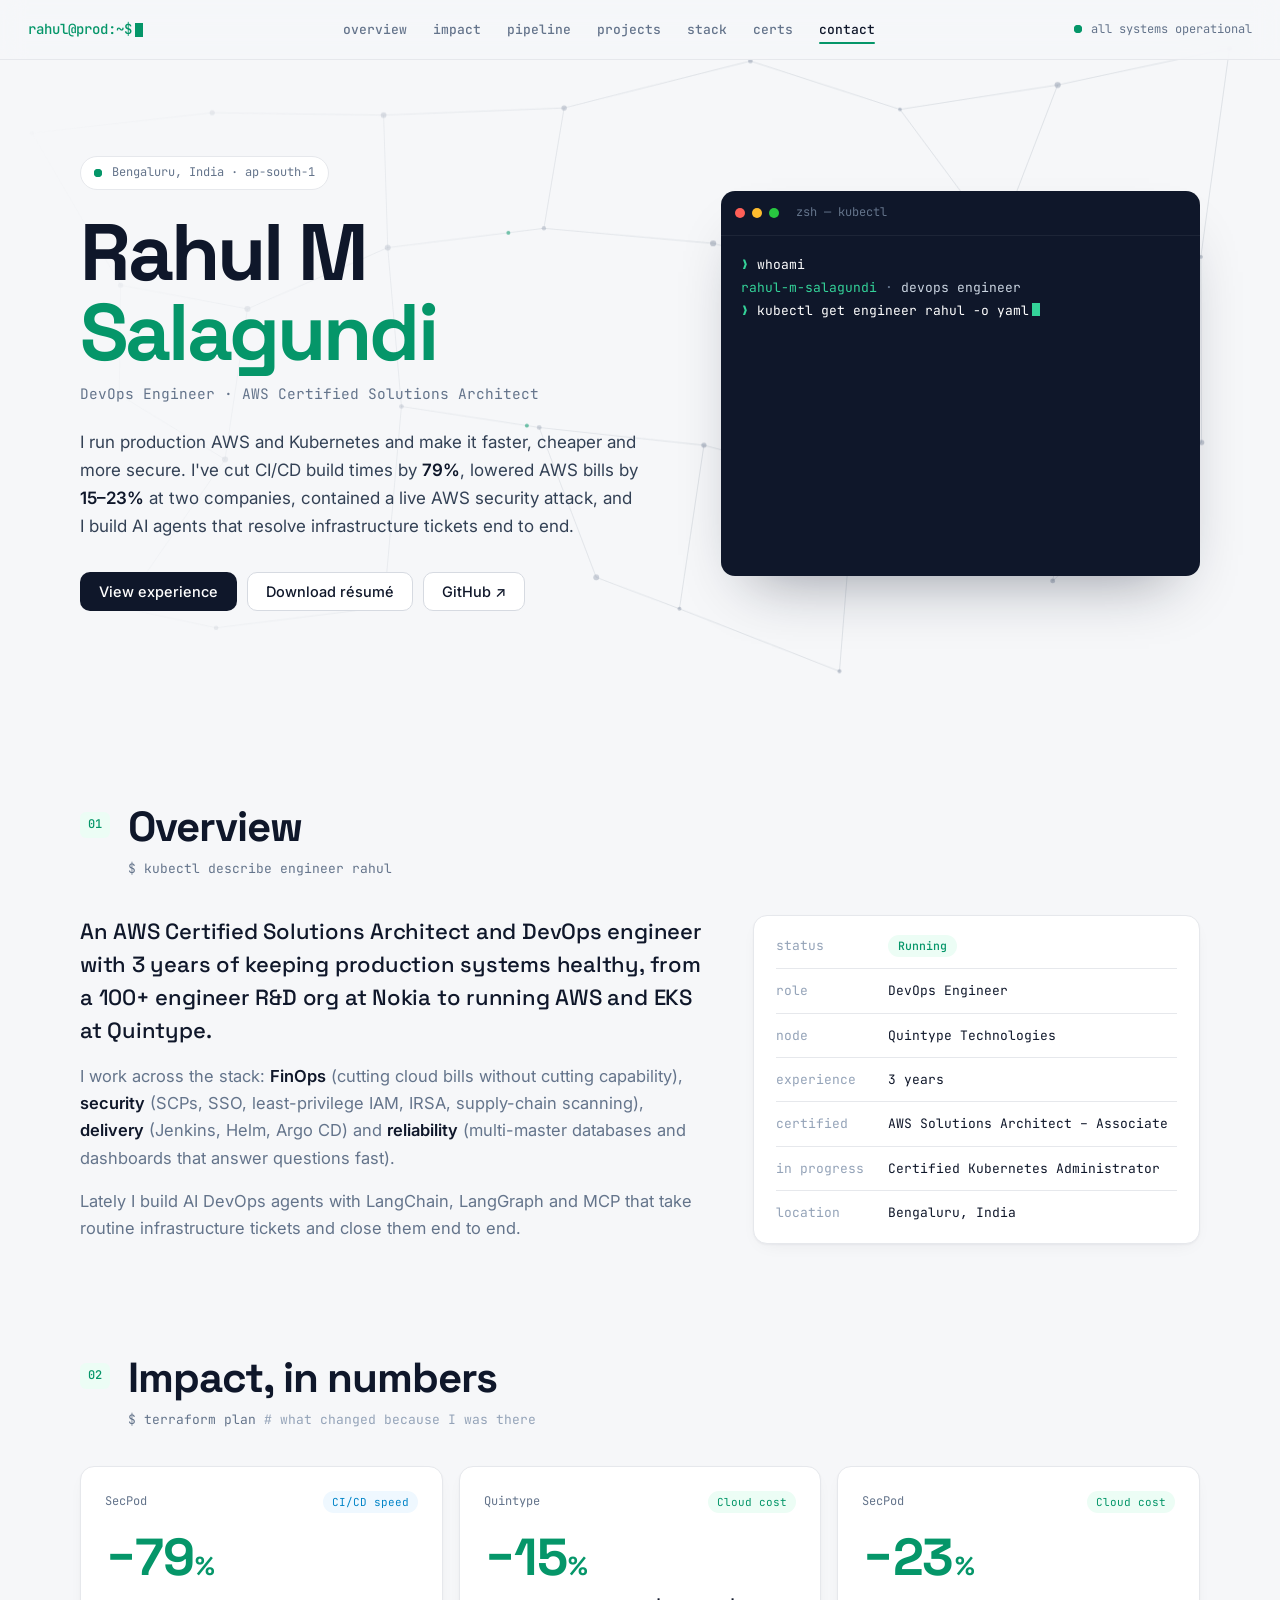
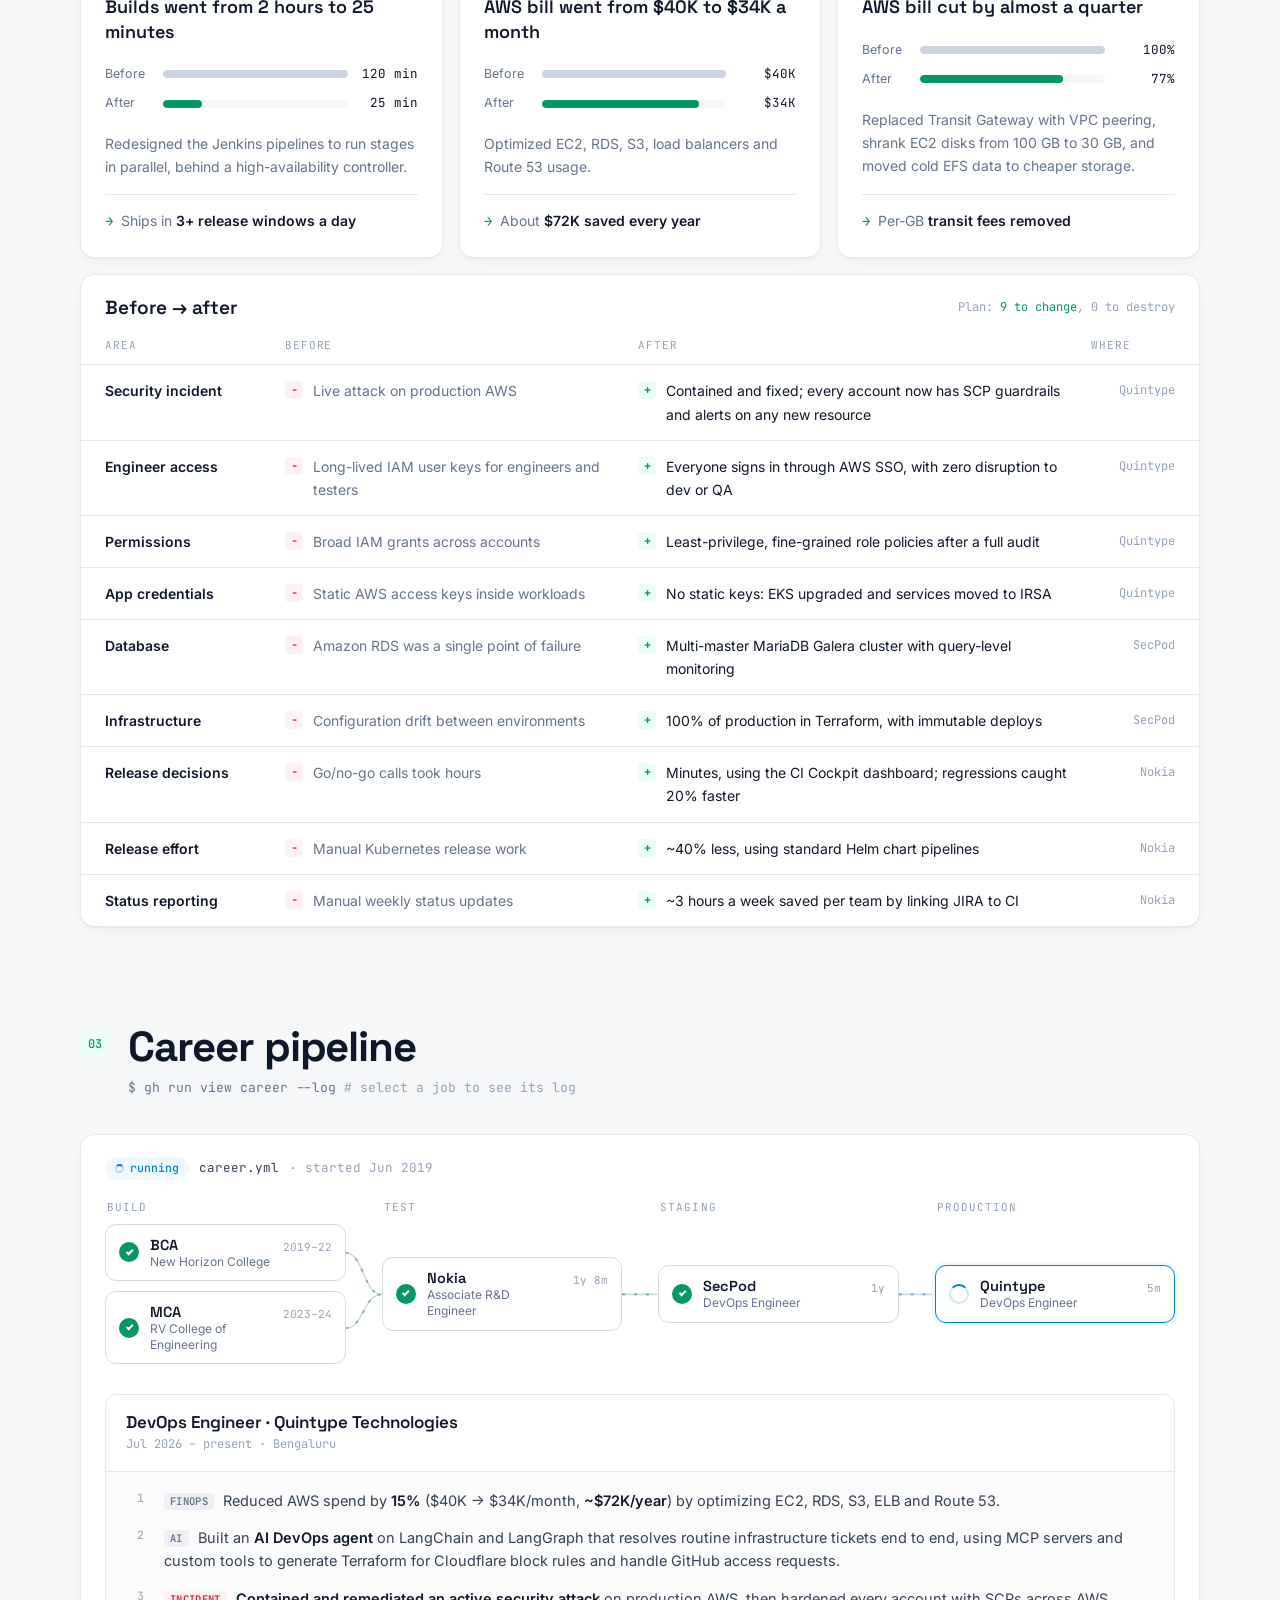
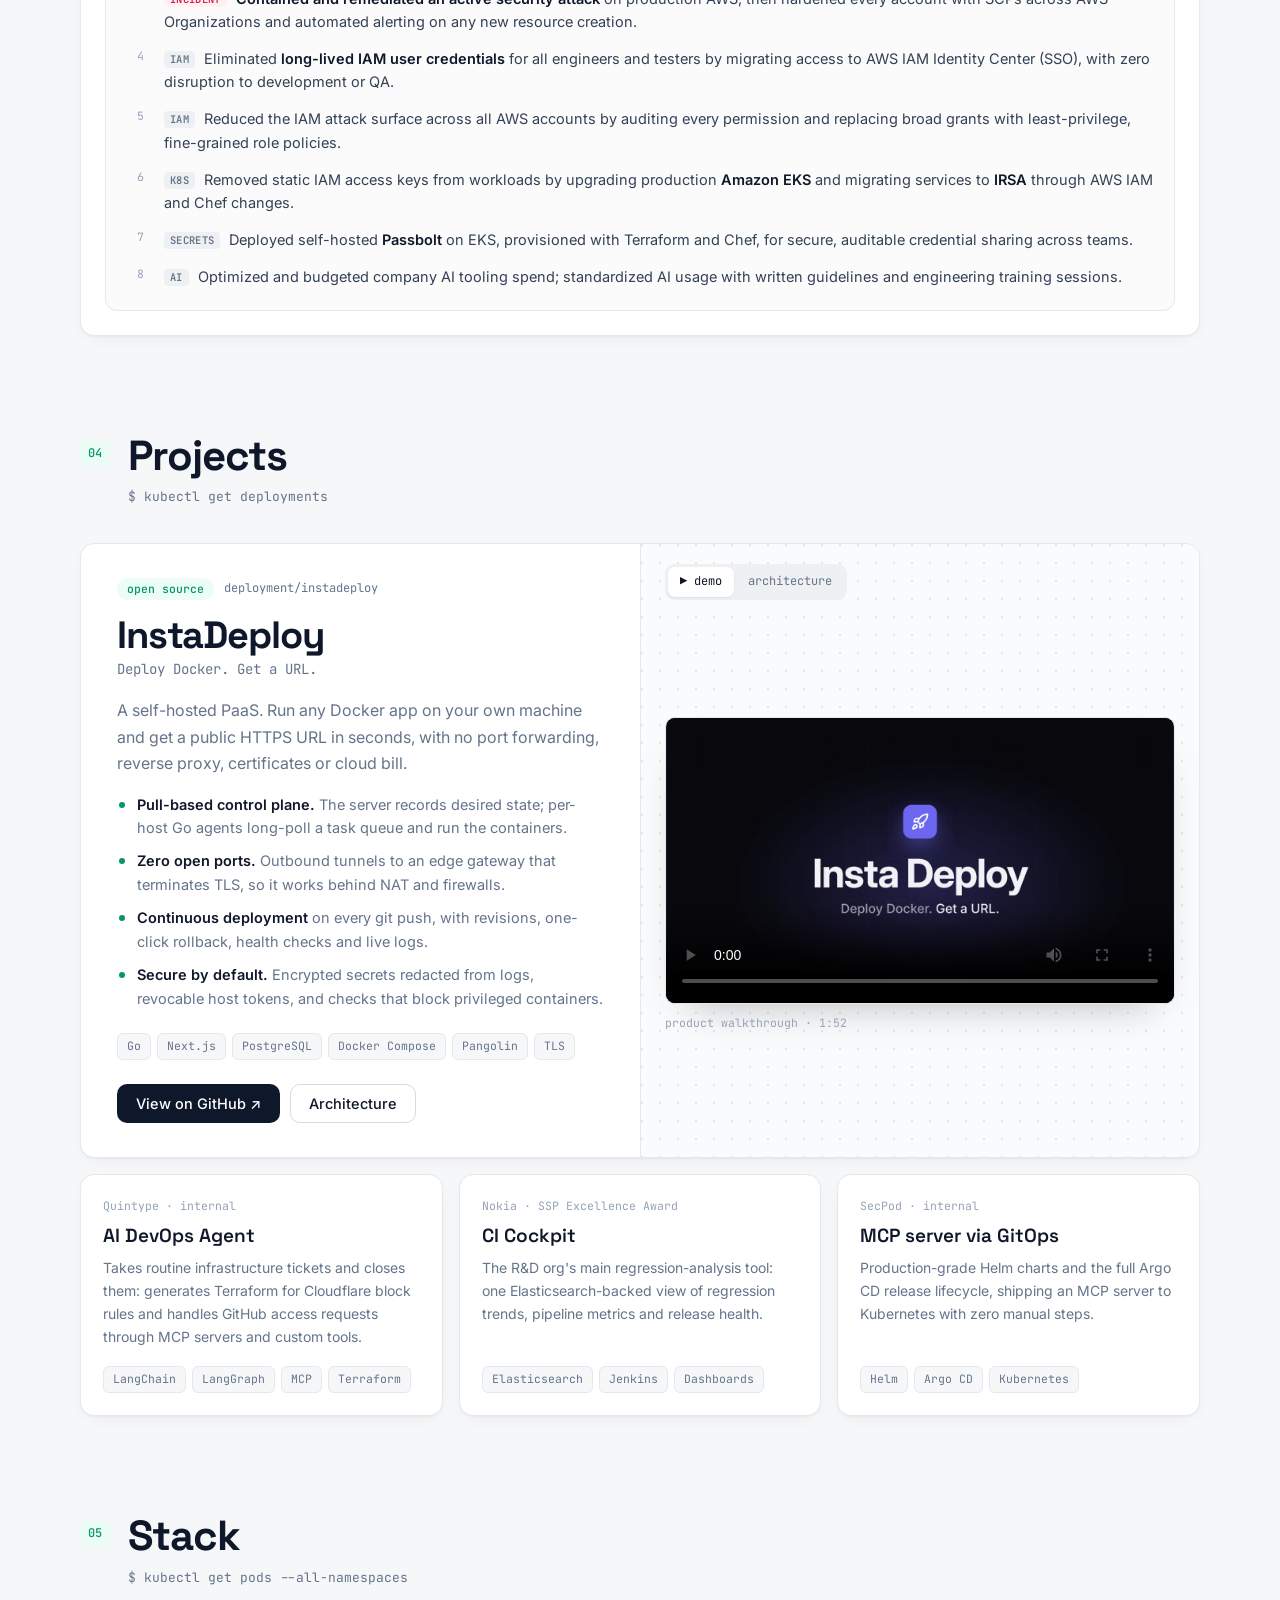
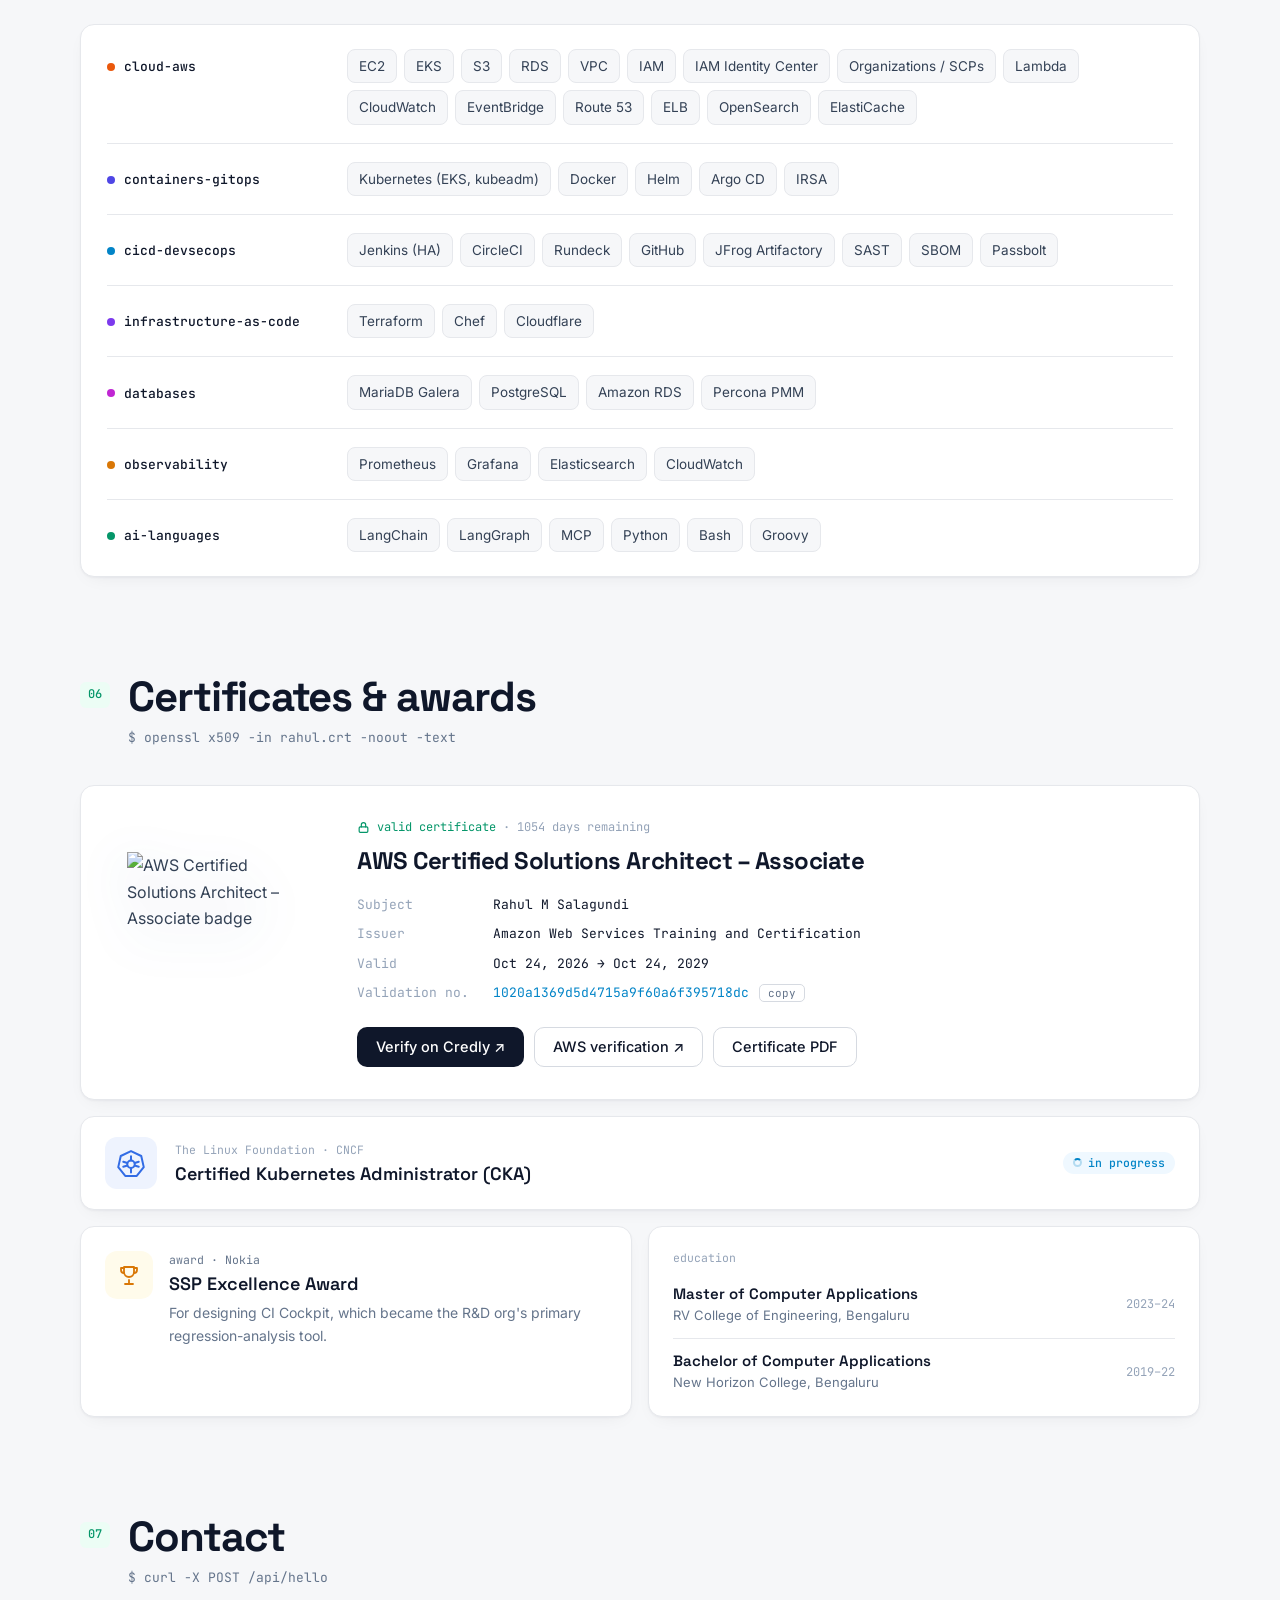
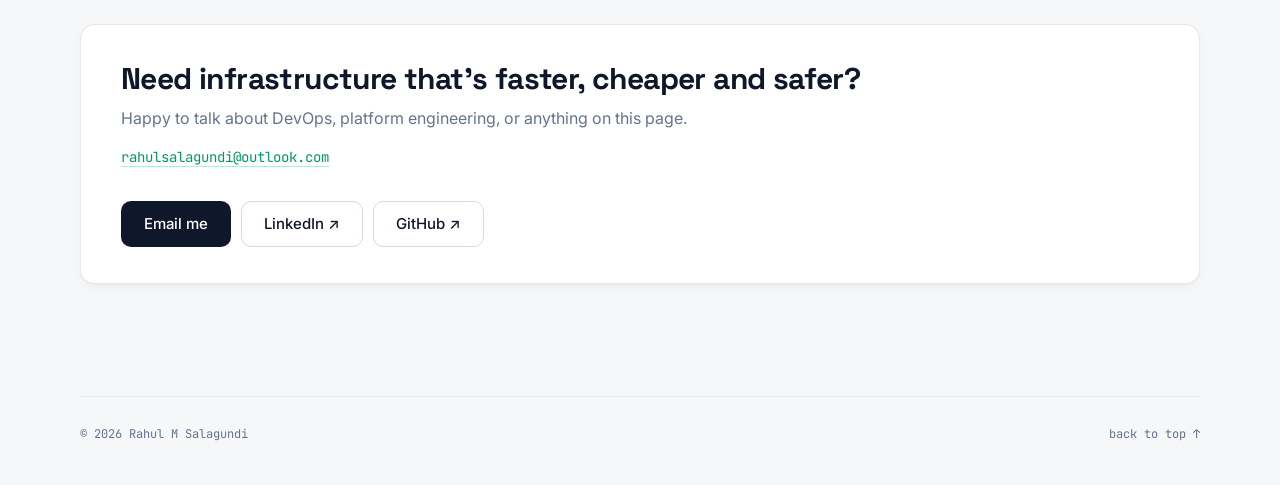
==== commit 8a4f8d04: "Add InstaDeploy media section with video and architecture tabs" ====
--- a/index.html
+++ b/index.html
@@ -385,7 +385,21 @@
             </div>
           </div>
 
-          <div class="feature__diagram">
+          <div class="feature__media">
+            <div class="media-tabs mono" role="tablist" aria-label="InstaDeploy media">
+              <button class="is-active" role="tab" aria-selected="true" aria-controls="paneDemo" data-pane="paneDemo">▶ demo</button>
+              <button role="tab" aria-selected="false" aria-controls="paneArch" data-pane="paneArch">architecture</button>
+            </div>
+
+            <div class="media-pane" id="paneDemo" role="tabpanel">
+              <video class="demo-video" controls preload="metadata" playsinline poster="assets/videos/InstaDeploy_Product_Video_poster.jpg" aria-label="InstaDeploy product walkthrough video">
+                <source src="assets/videos/InstaDeploy_Product_Video.mp4" type="video/mp4" />
+                <a href="assets/videos/InstaDeploy_Product_Video.mp4">Download the InstaDeploy product video</a>
+              </video>
+              <p class="media-cap mono">product walkthrough · 1:52</p>
+            </div>
+
+            <div class="media-pane feature__diagram" id="paneArch" role="tabpanel" hidden>
             <svg id="archSvg" class="arch" viewBox="0 0 720 420" role="img" aria-label="InstaDeploy architecture: agents poll the API, the API creates routes on the Pangolin gateway, and visitor traffic reaches apps through an outbound tunnel">
               <defs>
                 <marker id="arw" viewBox="0 0 10 10" refX="9" refY="5" markerWidth="6" markerHeight="6" orient="auto-start-reverse"><path d="M0 0 L10 5 L0 10z" fill="#94a3b8" /></marker>
@@ -429,6 +443,7 @@
                 <circle r="4" class="pk pk--blue"><animateMotion dur="3s" repeatCount="indefinite"><mpath href="#eReq" /></animateMotion></circle>
               </g>
             </svg>
+            </div>
           </div>
         </article>
 
--- a/css/style.css
+++ b/css/style.css
@@ -316,10 +316,21 @@
 .feature__list li { position: relative; padding-left: 20px; }
 .feature__list li::before { content: ""; position: absolute; left: 2px; top: .62em; width: 6px; height: 6px; border-radius: 50%; background: var(--green); }
 .feature__cta { display: flex; flex-wrap: wrap; gap: 10px; margin-top: 24px; }
-.feature__diagram {
-  display: flex; align-items: center; padding: 24px; border-left: 1px solid var(--line);
+.feature__media {
+  display: flex; flex-direction: column; gap: 14px; padding: 20px 24px 22px; border-left: 1px solid var(--line);
   background: radial-gradient(circle at 1px 1px, #e3e6eb 1px, transparent 0) 0 0/18px 18px, #fafbfc;
 }
+.media-tabs { display: inline-flex; align-self: flex-start; gap: 2px; padding: 3px; border-radius: 9px; background: #eef0f3; }
+.media-tabs button { padding: 5px 12px; border-radius: 7px; font-size: 12px; color: var(--muted); transition: color .2s, background .2s, box-shadow .2s; }
+.media-tabs button:hover { color: var(--ink); }
+.media-tabs button.is-active { color: var(--ink); background: var(--surface); box-shadow: 0 1px 2px rgba(15,23,42,.08); }
+.media-pane { flex: 1; display: flex; flex-direction: column; justify-content: center; }
+.media-pane[hidden] { display: none; }
+.demo-video {
+  display: block; width: 100%; aspect-ratio: 16 / 9; border-radius: 10px; background: #0f172a;
+  border: 1px solid var(--line); box-shadow: 0 20px 40px -24px rgba(15,23,42,.35);
+}
+.media-cap { margin: 10px 0 0; font-size: 11.5px; color: var(--dim); }
 .arch { width: 100%; height: auto; }
 .arch text { font: 500 12.5px var(--f-mono); fill: var(--ink); text-anchor: middle; }
 .grp rect { fill: rgba(255,255,255,.6); stroke-dasharray: 5 5; stroke-width: 1.2; }
@@ -427,7 +438,7 @@
   .term { max-width: 620px; }
   .hero__canvas { mask-image: linear-gradient(#000 30%, transparent 80%); opacity: .7; }
   .feature { grid-template-columns: minmax(0, 1fr); }
-  .feature__diagram { border-left: 0; border-top: 1px solid var(--line); }
+  .feature__media { border-left: 0; border-top: 1px solid var(--line); }
   .impacts { grid-template-columns: repeat(2, minmax(0, 1fr)); }
   .impact:last-child { grid-column: 1 / -1; }
 }
@@ -475,7 +486,7 @@
   .sec-head { flex-direction: column; gap: 8px; margin-bottom: 28px; }
   .sec-head__idx { margin-top: 0; }
   .feature__copy { padding: 24px 22px; }
-  .feature__diagram { padding: 14px; }
+  .feature__media { padding: 14px; }
   .x509 { grid-template-columns: minmax(0, 1fr); gap: 2px; }
   .x509 dd { margin-bottom: 8px; }
   .contact { padding: 26px 22px; }
